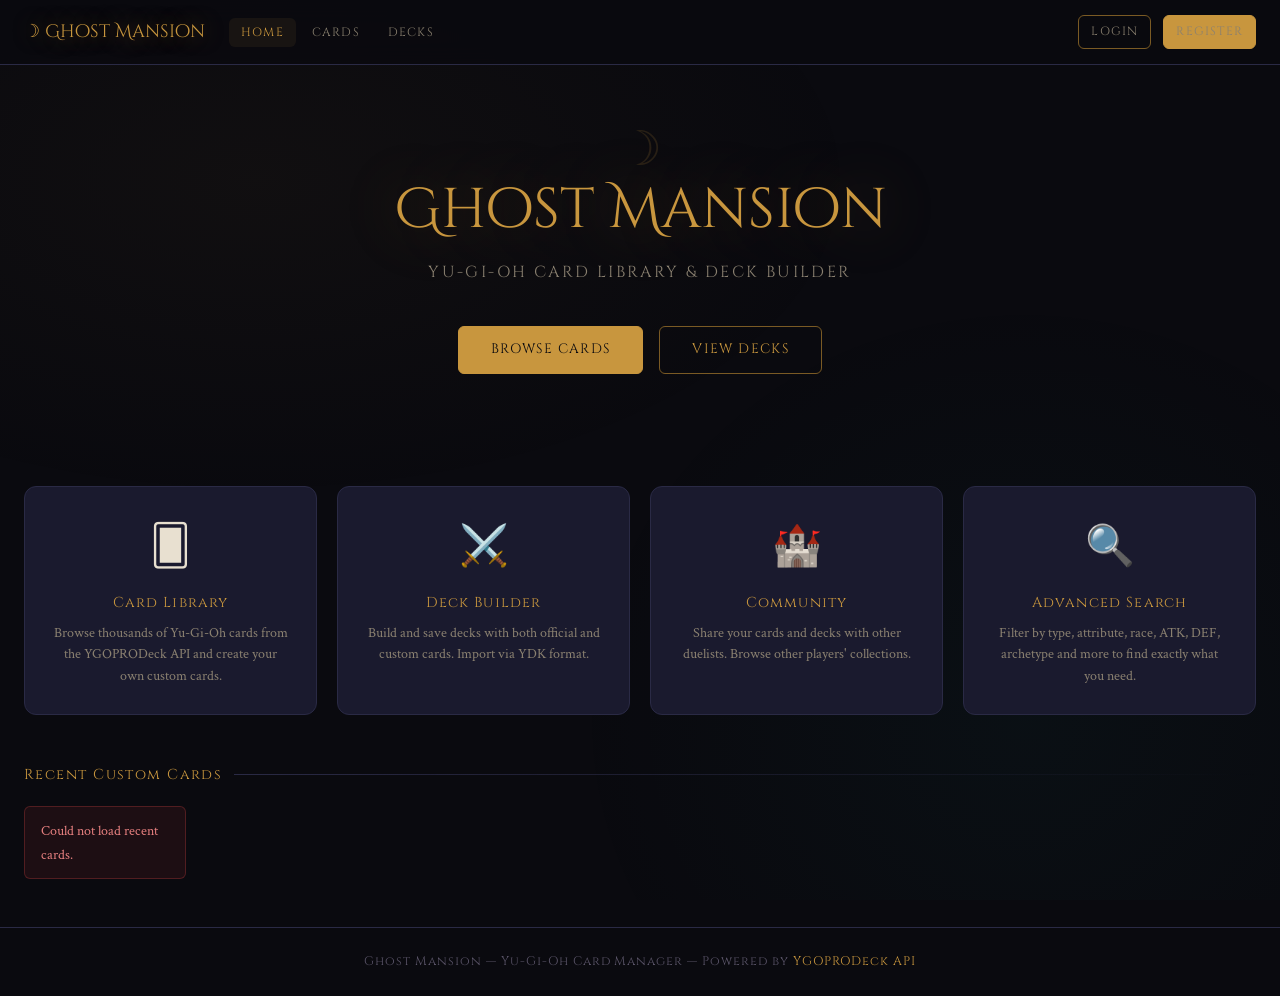
==== index.html @ 72b87ac9 "Initial commit" ====
<!DOCTYPE html>
<html lang="en">
<head>
  <meta charset="UTF-8">
  <meta name="viewport" content="width=device-width, initial-scale=1.0">
  <title>Ghost Mansion – Yu-Gi-Oh Card Manager</title>
  <link rel="stylesheet" href="css/main.css">
  <style>
    .hero {
      text-align: center;
      padding: 5rem 1rem 4rem;
      position: relative;
    }
    .hero::before {
      content: '☽';
      position: absolute;
      top: 1rem;
      left: 50%;
      transform: translateX(-50%);
      font-size: 3rem;
      color: var(--gold);
      opacity: 0.15;
      pointer-events: none;
    }
    .hero-title {
      font-family: 'Cinzel Decorative', serif;
      font-size: clamp(2rem, 6vw, 3.5rem);
      color: var(--gold);
      text-shadow: 0 0 60px rgba(200,150,62,0.4), 0 0 120px rgba(200,150,62,0.15);
      line-height: 1.2;
      margin-bottom: 1rem;
    }
    .hero-sub {
      font-family: 'Cinzel', serif;
      font-size: 1rem;
      color: var(--text-dim);
      letter-spacing: 0.15em;
      text-transform: uppercase;
      margin-bottom: 2.5rem;
    }
    .hero-actions { display: flex; gap: 1rem; justify-content: center; flex-wrap: wrap; }

    .features {
      display: grid;
      grid-template-columns: repeat(auto-fit, minmax(240px, 1fr));
      gap: 1.25rem;
      margin: 3rem 0;
    }
    .feature-card {
      background: var(--surface);
      border: 1px solid var(--border);
      border-radius: var(--radius-lg);
      padding: 1.75rem;
      text-align: center;
      transition: border-color 0.25s, transform 0.25s;
    }
    .feature-card:hover { border-color: var(--gold-dim); transform: translateY(-3px); }
    .feature-icon { font-size: 2.5rem; margin-bottom: 0.75rem; }
    .feature-title {
      font-family: 'Cinzel', serif;
      font-size: 0.9rem;
      color: var(--gold);
      letter-spacing: 0.08em;
      margin-bottom: 0.5rem;
    }
    .feature-desc { font-size: 0.9rem; color: var(--text-dim); line-height: 1.5; }

    .recent-section { margin-top: 3rem; }
    .card-mini-grid {
      display: grid;
      grid-template-columns: repeat(auto-fill, minmax(160px, 1fr));
      gap: 1rem;
    }
  </style>
</head>
<body>
<div class="page-wrapper">
  <div id="navbar"></div>

  <main>
    <section class="hero">
      <div class="hero-title">Ghost Mansion</div>
      <div class="hero-sub">Yu-Gi-Oh Card Library &amp; Deck Builder</div>
      <div class="hero-actions">
        <a href="cards.html" class="btn btn-primary btn-lg">Browse Cards</a>
        <a href="decks.html" class="btn btn-secondary btn-lg">View Decks</a>
      </div>
    </section>

    <div class="features">
      <div class="feature-card">
        <div class="feature-icon">🂠</div>
        <div class="feature-title">Card Library</div>
        <div class="feature-desc">Browse thousands of Yu-Gi-Oh cards from the YGOPRODeck API and create your own custom cards.</div>
      </div>
      <div class="feature-card">
        <div class="feature-icon">⚔️</div>
        <div class="feature-title">Deck Builder</div>
        <div class="feature-desc">Build and save decks with both official and custom cards. Import via YDK format.</div>
      </div>
      <div class="feature-card">
        <div class="feature-icon">🏰</div>
        <div class="feature-title">Community</div>
        <div class="feature-desc">Share your cards and decks with other duelists. Browse other players' collections.</div>
      </div>
      <div class="feature-card">
        <div class="feature-icon">🔍</div>
        <div class="feature-title">Advanced Search</div>
        <div class="feature-desc">Filter by type, attribute, race, ATK, DEF, archetype and more to find exactly what you need.</div>
      </div>
    </div>

    <div class="recent-section">
      <div class="section-header">
        <span class="section-title">Recent Custom Cards</span>
      </div>
      <div id="recentCards" class="card-mini-grid">
        <div class="loading-center"><div class="spinner"></div></div>
      </div>
    </div>
  </main>

  <div id="footer"></div>
</div>
<script src="js/app.js"></script>
<script>
  renderNavbar();
  renderFooter();

  async function loadRecent() {
    const el = document.getElementById('recentCards');
    try {
      const cards = await apiFetch('/cards');
      const recent = cards.slice(-8).reverse();
      if (!recent.length) {
        el.innerHTML = `<div class="empty-state" style="grid-column:1/-1"><div class="empty-icon">🂠</div><h3>No cards yet</h3><p>Be the first to create a custom card!</p></div>`;
        return;
      }
      el.innerHTML = recent.map(c => renderCardItem(c, `card-detail.html?id=${c.id}&type=local`)).join('');
    } catch(e) {
      el.innerHTML = `<div class="alert alert-error show">Could not load recent cards.</div>`;
    }
  }
  loadRecent();
</script>
</body>
</html>
---- css/main.css ----
@import url('https://fonts.googleapis.com/css2?family=Cinzel+Decorative:wght@400;700;900&family=Cinzel:wght@400;600;700&family=Crimson+Text:ital,wght@0,400;0,600;1,400&display=swap');

/* ─── CSS Variables ─────────────────────────────────────────────────── */
:root {
  --bg:        #0a0a0f;
  --bg2:       #0f0f18;
  --bg3:       #151520;
  --surface:   #1a1a2e;
  --surface2:  #212136;
  --border:    #2a2a45;
  --gold:      #c8963e;
  --gold-light:#e8b84b;
  --gold-dim:  #7a5a24;
  --teal:      #1fd4c8;
  --teal-dim:  #0d7a75;
  --red:       #c84040;
  --text:      #e8e0d0;
  --text-dim:  #8a8070;
  --text-muted:#5a5468;
  --radius:    6px;
  --radius-lg: 12px;
  --shadow:    0 8px 32px rgba(0,0,0,0.6);
  --shadow-gold: 0 0 20px rgba(200,150,62,0.2);
}

/* ─── Reset & Base ──────────────────────────────────────────────────── */
*, *::before, *::after { box-sizing: border-box; margin: 0; padding: 0; }

html { scroll-behavior: smooth; }

body {
  font-family: 'Crimson Text', Georgia, serif;
  background: var(--bg);
  color: var(--text);
  min-height: 100vh;
  line-height: 1.6;
  overflow-x: hidden;
}

body::before {
  content: '';
  position: fixed;
  inset: 0;
  background:
    radial-gradient(ellipse 80% 60% at 20% 20%, rgba(200,150,62,0.04) 0%, transparent 60%),
    radial-gradient(ellipse 60% 80% at 80% 80%, rgba(31,212,200,0.03) 0%, transparent 60%);
  pointer-events: none;
  z-index: 0;
}

/* ─── Typography ────────────────────────────────────────────────────── */
h1, h2, h3, h4 {
  font-family: 'Cinzel', serif;
  letter-spacing: 0.05em;
}

h1 { font-family: 'Cinzel Decorative', serif; }

a { color: var(--gold); text-decoration: none; transition: color 0.2s; }
a:hover { color: var(--gold-light); }

/* ─── Layout ────────────────────────────────────────────────────────── */
.page-wrapper {
  position: relative;
  z-index: 1;
  display: flex;
  flex-direction: column;
  min-height: 100vh;
}

main {
  flex: 1;
  padding: 2rem 1.5rem;
  max-width: 1280px;
  margin: 0 auto;
  width: 100%;
}

/* ─── Navbar ────────────────────────────────────────────────────────── */
.navbar {
  position: sticky;
  top: 0;
  z-index: 1000;
  background: rgba(10,10,15,0.92);
  backdrop-filter: blur(12px);
  border-bottom: 1px solid var(--border);
  padding: 0 1.5rem;
}

.nav-inner {
  max-width: 1280px;
  margin: 0 auto;
  display: flex;
  align-items: center;
  height: 64px;
  gap: 1.5rem;
}

.nav-brand {
  font-family: 'Cinzel Decorative', serif;
  font-size: 1.1rem;
  color: var(--gold);
  text-shadow: 0 0 20px rgba(200,150,62,0.5);
  white-space: nowrap;
  flex-shrink: 0;
}
.nav-brand:hover { color: var(--gold-light); }

.nav-links {
  display: flex;
  align-items: center;
  gap: 0.25rem;
  flex: 1;
  list-style: none;
}

.nav-links a {
  font-family: 'Cinzel', serif;
  font-size: 0.75rem;
  letter-spacing: 0.1em;
  color: var(--text-dim);
  padding: 0.4rem 0.75rem;
  border-radius: var(--radius);
  transition: all 0.2s;
  text-transform: uppercase;
}
.nav-links a:hover, .nav-links a.active {
  color: var(--gold);
  background: rgba(200,150,62,0.08);
}

.nav-right {
  display: flex;
  align-items: center;
  gap: 0.75rem;
  margin-left: auto;
}

.nav-user {
  font-family: 'Cinzel', serif;
  font-size: 0.75rem;
  color: var(--teal);
  letter-spacing: 0.08em;
}

.hamburger {
  display: none;
  flex-direction: column;
  gap: 5px;
  cursor: pointer;
  background: none;
  border: none;
  padding: 4px;
}
.hamburger span {
  display: block;
  width: 24px;
  height: 2px;
  background: var(--text);
  transition: all 0.3s;
}

/* ─── Buttons ───────────────────────────────────────────────────────── */
.btn {
  display: inline-flex;
  align-items: center;
  gap: 0.5rem;
  font-family: 'Cinzel', serif;
  font-size: 0.75rem;
  letter-spacing: 0.1em;
  text-transform: uppercase;
  padding: 0.55rem 1.2rem;
  border-radius: var(--radius);
  border: 1px solid transparent;
  cursor: pointer;
  transition: all 0.2s;
  white-space: nowrap;
}
.btn:disabled { opacity: 0.4; cursor: not-allowed; }

.btn-primary {
  background: var(--gold);
  color: #0a0a0f;
  border-color: var(--gold);
}
.btn-primary:hover:not(:disabled) {
  background: var(--gold-light);
  box-shadow: var(--shadow-gold);
  color: #0a0a0f;
}

.btn-secondary {
  background: transparent;
  color: var(--gold);
  border-color: var(--gold-dim);
}
.btn-secondary:hover:not(:disabled) {
  background: rgba(200,150,62,0.1);
  border-color: var(--gold);
}

.btn-ghost {
  background: transparent;
  color: var(--text-dim);
  border-color: var(--border);
}
.btn-ghost:hover:not(:disabled) {
  color: var(--text);
  border-color: var(--text-muted);
  background: rgba(255,255,255,0.04);
}

.btn-danger {
  background: transparent;
  color: var(--red);
  border-color: rgba(200,64,64,0.4);
}
.btn-danger:hover:not(:disabled) {
  background: rgba(200,64,64,0.1);
  border-color: var(--red);
}

.btn-teal {
  background: var(--teal);
  color: #0a0a0f;
  border-color: var(--teal);
}
.btn-teal:hover:not(:disabled) {
  background: #30f0e4;
  box-shadow: 0 0 20px rgba(31,212,200,0.3);
  color: #0a0a0f;
}

.btn-sm { padding: 0.3rem 0.75rem; font-size: 0.65rem; }
.btn-lg { padding: 0.75rem 2rem; font-size: 0.85rem; }

/* ─── Cards (UI panels) ─────────────────────────────────────────────── */
.panel {
  background: var(--surface);
  border: 1px solid var(--border);
  border-radius: var(--radius-lg);
  padding: 1.5rem;
}

.panel-header {
  border-bottom: 1px solid var(--border);
  padding-bottom: 1rem;
  margin-bottom: 1.5rem;
  display: flex;
  align-items: center;
  justify-content: space-between;
  gap: 1rem;
}

.panel-title {
  font-family: 'Cinzel', serif;
  font-size: 1rem;
  color: var(--gold);
  letter-spacing: 0.08em;
}

/* ─── Card Grid ─────────────────────────────────────────────────────── */
.card-grid {
  display: grid;
  grid-template-columns: repeat(auto-fill, minmax(200px, 1fr));
  gap: 1rem;
}

.card-item {
  background: var(--surface);
  border: 1px solid var(--border);
  border-radius: var(--radius-lg);
  overflow: hidden;
  transition: all 0.25s;
  cursor: pointer;
  text-decoration: none;
  color: inherit;
  display: flex;
  flex-direction: column;
}
.card-item:hover {
  border-color: var(--gold-dim);
  transform: translateY(-3px);
  box-shadow: var(--shadow), var(--shadow-gold);
  color: inherit;
}

.card-item-img {
  width: 100%;
  aspect-ratio: 421/614;
  object-fit: cover;
  background: var(--bg3);
}

.card-item-img-placeholder {
  width: 100%;
  aspect-ratio: 421/614;
  background: var(--bg3);
  display: flex;
  align-items: center;
  justify-content: center;
  font-size: 3rem;
  color: var(--text-muted);
}

.card-item-body {
  padding: 0.75rem;
  flex: 1;
  display: flex;
  flex-direction: column;
  gap: 0.25rem;
}

.card-item-name {
  font-family: 'Cinzel', serif;
  font-size: 0.8rem;
  color: var(--text);
  line-height: 1.3;
}

.card-item-type {
  font-size: 0.75rem;
  color: var(--gold-dim);
}

.card-item-stats {
  font-size: 0.75rem;
  color: var(--teal-dim);
  font-family: monospace;
  margin-top: auto;
}

.card-item-owner {
  font-size: 0.7rem;
  color: var(--text-muted);
  margin-top: 0.25rem;
  display: flex;
  align-items: center;
  gap: 0.35rem;
}
.card-item-owner img {
  width: 18px;
  height: 18px;
  border-radius: 50%;
  object-fit: cover;
}

/* ─── Forms ─────────────────────────────────────────────────────────── */
.form-group {
  display: flex;
  flex-direction: column;
  gap: 0.4rem;
  margin-bottom: 1rem;
}

.form-label {
  font-family: 'Cinzel', serif;
  font-size: 0.7rem;
  letter-spacing: 0.1em;
  text-transform: uppercase;
  color: var(--text-dim);
}

.form-input, .form-select, .form-textarea {
  background: var(--bg3);
  border: 1px solid var(--border);
  border-radius: var(--radius);
  color: var(--text);
  font-family: 'Crimson Text', serif;
  font-size: 1rem;
  padding: 0.6rem 0.85rem;
  transition: border-color 0.2s, box-shadow 0.2s;
  width: 100%;
  appearance: none;
  -webkit-appearance: none;
}
.form-input:focus, .form-select:focus, .form-textarea:focus {
  outline: none;
  border-color: var(--gold-dim);
  box-shadow: 0 0 0 3px rgba(200,150,62,0.1);
}
.form-input::placeholder, .form-textarea::placeholder { color: var(--text-muted); }
.form-input:disabled, .form-select:disabled, .form-textarea:disabled {
  opacity: 0.4;
  cursor: not-allowed;
}

.form-select {
  background-image: url("data:image/svg+xml,%3Csvg xmlns='http://www.w3.org/2000/svg' viewBox='0 0 12 8'%3E%3Cpath d='M1 1l5 5 5-5' stroke='%237a5a24' stroke-width='2' fill='none' stroke-linecap='round'/%3E%3C/svg%3E");
  background-repeat: no-repeat;
  background-position: right 0.75rem center;
  background-size: 12px;
  padding-right: 2.5rem;
  cursor: pointer;
}
.form-select option { background: var(--bg3); color: var(--text); }

.form-textarea { resize: vertical; min-height: 80px; line-height: 1.5; }

.form-error {
  font-size: 0.8rem;
  color: var(--red);
}

.form-row {
  display: grid;
  grid-template-columns: 1fr 1fr;
  gap: 1rem;
}

/* ─── Filter Bar ────────────────────────────────────────────────────── */
.filter-bar {
  background: var(--surface);
  border: 1px solid var(--border);
  border-radius: var(--radius-lg);
  padding: 1.25rem;
  margin-bottom: 1.5rem;
  display: flex;
  flex-wrap: wrap;
  gap: 0.75rem;
  align-items: flex-end;
}

.filter-bar .form-group { margin-bottom: 0; flex: 1; min-width: 120px; }
.filter-bar .form-group.wide { flex: 2; min-width: 200px; }
.filter-bar .btn { align-self: flex-end; }

/* ─── Badges ────────────────────────────────────────────────────────── */
.badge {
  display: inline-block;
  padding: 0.15rem 0.5rem;
  border-radius: 20px;
  font-size: 0.65rem;
  font-family: 'Cinzel', serif;
  letter-spacing: 0.08em;
  text-transform: uppercase;
}
.badge-gold  { background: rgba(200,150,62,0.15); color: var(--gold); border: 1px solid var(--gold-dim); }
.badge-teal  { background: rgba(31,212,200,0.1); color: var(--teal); border: 1px solid var(--teal-dim); }
.badge-dim   { background: rgba(255,255,255,0.05); color: var(--text-dim); border: 1px solid var(--border); }
.badge-admin { background: rgba(200,64,64,0.12); color: var(--red); border: 1px solid rgba(200,64,64,0.3); }

/* ─── Alerts ────────────────────────────────────────────────────────── */
.alert {
  padding: 0.75rem 1rem;
  border-radius: var(--radius);
  font-size: 0.9rem;
  border: 1px solid;
  margin-bottom: 1rem;
}
.alert-error   { background: rgba(200,64,64,0.1); border-color: rgba(200,64,64,0.3); color: #e88080; }
.alert-success { background: rgba(31,212,200,0.08); border-color: rgba(31,212,200,0.2); color: var(--teal); }
.alert-info    { background: rgba(200,150,62,0.08); border-color: rgba(200,150,62,0.2); color: var(--gold); }
.alert { display: none; }
.alert.show { display: block; }

/* ─── Loading ───────────────────────────────────────────────────────── */
.spinner {
  display: inline-block;
  width: 32px;
  height: 32px;
  border: 3px solid var(--border);
  border-top-color: var(--gold);
  border-radius: 50%;
  animation: spin 0.8s linear infinite;
}
@keyframes spin { to { transform: rotate(360deg); } }

.loading-center {
  display: flex;
  flex-direction: column;
  align-items: center;
  justify-content: center;
  gap: 1rem;
  padding: 4rem;
  color: var(--text-dim);
}

/* ─── Empty State ───────────────────────────────────────────────────── */
.empty-state {
  text-align: center;
  padding: 4rem 2rem;
  color: var(--text-muted);
}
.empty-state .empty-icon { font-size: 3rem; margin-bottom: 1rem; }
.empty-state h3 { font-family: 'Cinzel', serif; color: var(--text-dim); margin-bottom: 0.5rem; }
.empty-state p { font-size: 0.9rem; }

/* ─── Page Header ───────────────────────────────────────────────────── */
.page-header {
  margin-bottom: 2rem;
  display: flex;
  align-items: flex-start;
  justify-content: space-between;
  gap: 1rem;
  flex-wrap: wrap;
}

.page-title {
  font-family: 'Cinzel Decorative', serif;
  font-size: 1.5rem;
  color: var(--gold);
  text-shadow: 0 0 30px rgba(200,150,62,0.3);
}

.page-subtitle {
  color: var(--text-dim);
  font-size: 0.9rem;
  margin-top: 0.25rem;
}

/* ─── Divider ───────────────────────────────────────────────────────── */
.divider {
  border: none;
  border-top: 1px solid var(--border);
  margin: 1.5rem 0;
}

/* ─── Section Headers ───────────────────────────────────────────────── */
.section-header {
  display: flex;
  align-items: center;
  gap: 0.75rem;
  margin-bottom: 1.25rem;
}
.section-header::after {
  content: '';
  flex: 1;
  height: 1px;
  background: linear-gradient(90deg, var(--border), transparent);
}
.section-title {
  font-family: 'Cinzel', serif;
  font-size: 0.9rem;
  color: var(--gold);
  letter-spacing: 0.1em;
  white-space: nowrap;
}

/* ─── Modal ─────────────────────────────────────────────────────────── */
.modal-backdrop {
  position: fixed;
  inset: 0;
  background: rgba(0,0,0,0.75);
  backdrop-filter: blur(4px);
  z-index: 2000;
  display: none;
  align-items: center;
  justify-content: center;
  padding: 1rem;
}
.modal-backdrop.open { display: flex; }

.modal {
  background: var(--surface);
  border: 1px solid var(--border);
  border-radius: var(--radius-lg);
  padding: 2rem;
  max-width: 480px;
  width: 100%;
  position: relative;
  box-shadow: var(--shadow);
  animation: modalIn 0.25s ease;
}
@keyframes modalIn {
  from { opacity: 0; transform: scale(0.95) translateY(-10px); }
  to   { opacity: 1; transform: none; }
}

.modal-close {
  position: absolute;
  top: 1rem;
  right: 1rem;
  background: none;
  border: none;
  color: var(--text-muted);
  font-size: 1.2rem;
  cursor: pointer;
  line-height: 1;
  padding: 4px;
  transition: color 0.2s;
}
.modal-close:hover { color: var(--text); }

.modal-title {
  font-family: 'Cinzel', serif;
  font-size: 1.1rem;
  color: var(--gold);
  margin-bottom: 1.25rem;
}

/* ─── Pagination / Load more ────────────────────────────────────────── */
.load-more-bar {
  text-align: center;
  margin-top: 2rem;
  display: flex;
  justify-content: center;
  gap: 0.75rem;
}

/* ─── Sort bar ──────────────────────────────────────────────────────── */
.sort-bar {
  display: flex;
  gap: 0.75rem;
  align-items: center;
  margin-bottom: 1rem;
  flex-wrap: wrap;
}
.sort-bar label {
  font-family: 'Cinzel', serif;
  font-size: 0.7rem;
  color: var(--text-dim);
  text-transform: uppercase;
  letter-spacing: 0.1em;
}
.sort-bar .form-select { width: auto; min-width: 120px; }

/* ─── Profile ───────────────────────────────────────────────────────── */
.profile-hero {
  display: flex;
  gap: 2rem;
  align-items: flex-start;
  margin-bottom: 2rem;
  flex-wrap: wrap;
}
.profile-avatar {
  width: 96px;
  height: 96px;
  border-radius: 50%;
  object-fit: cover;
  border: 2px solid var(--gold-dim);
  flex-shrink: 0;
}
.profile-avatar-placeholder {
  width: 96px;
  height: 96px;
  border-radius: 50%;
  border: 2px solid var(--border);
  background: var(--bg3);
  display: flex;
  align-items: center;
  justify-content: center;
  font-size: 2.5rem;
  color: var(--text-muted);
  flex-shrink: 0;
}
.profile-info { flex: 1; }
.profile-name {
  font-family: 'Cinzel Decorative', serif;
  font-size: 1.5rem;
  color: var(--gold);
  margin-bottom: 0.5rem;
}
.profile-desc { color: var(--text-dim); font-size: 0.95rem; }

/* ─── Deck List ─────────────────────────────────────────────────────── */
.deck-list {
  display: grid;
  grid-template-columns: repeat(auto-fill, minmax(260px, 1fr));
  gap: 1rem;
}

.deck-card {
  background: var(--surface);
  border: 1px solid var(--border);
  border-radius: var(--radius-lg);
  padding: 1.25rem;
  transition: all 0.2s;
  text-decoration: none;
  color: inherit;
  display: block;
  position: relative;
}
.deck-card:hover {
  border-color: var(--gold-dim);
  transform: translateY(-2px);
  box-shadow: var(--shadow);
  color: inherit;
}
.deck-card-name {
  font-family: 'Cinzel', serif;
  font-size: 0.95rem;
  color: var(--text);
  margin-bottom: 0.35rem;
}
.deck-card-meta {
  font-size: 0.8rem;
  color: var(--text-dim);
  display: flex;
  align-items: center;
  gap: 0.5rem;
}
.deck-card-meta img {
  width: 20px;
  height: 20px;
  border-radius: 50%;
  object-fit: cover;
}
.deck-card-actions {
  display: flex;
  gap: 0.5rem;
  margin-top: 0.75rem;
}

/* ─── Deck Editor ───────────────────────────────────────────────────── */
.deck-editor {
  display: grid;
  grid-template-columns: 1fr 360px;
  gap: 1.5rem;
  align-items: start;
}

.deck-canvas {
  background: var(--surface);
  border: 1px solid var(--border);
  border-radius: var(--radius-lg);
  padding: 1.25rem;
  min-height: 400px;
}

.deck-card-grid {
  display: grid;
  grid-template-columns: repeat(auto-fill, minmax(80px, 1fr));
  gap: 0.5rem;
  min-height: 200px;
}

.deck-slot {
  position: relative;
  border-radius: var(--radius);
  overflow: hidden;
}
.deck-slot img {
  width: 100%;
  aspect-ratio: 421/614;
  object-fit: cover;
  display: block;
  border-radius: var(--radius);
  transition: opacity 0.2s;
}
.deck-slot:hover img { opacity: 0.7; }

.deck-slot-controls {
  position: absolute;
  inset: 0;
  display: flex;
  align-items: center;
  justify-content: center;
  gap: 0.25rem;
  opacity: 0;
  transition: opacity 0.2s;
  background: rgba(0,0,0,0.5);
}
.deck-slot:hover .deck-slot-controls { opacity: 1; }

.deck-slot-controls button {
  background: rgba(0,0,0,0.8);
  border: 1px solid var(--gold-dim);
  color: var(--gold);
  width: 24px;
  height: 24px;
  border-radius: 50%;
  font-size: 0.9rem;
  cursor: pointer;
  display: flex;
  align-items: center;
  justify-content: center;
  transition: all 0.15s;
}
.deck-slot-controls button:hover { background: var(--gold); color: #000; }

.deck-slot-count {
  position: absolute;
  bottom: 3px;
  right: 3px;
  background: rgba(0,0,0,0.85);
  border: 1px solid var(--gold-dim);
  color: var(--gold);
  font-family: 'Cinzel', serif;
  font-size: 0.6rem;
  padding: 1px 5px;
  border-radius: 3px;
  pointer-events: none;
}

.deck-sidebar {
  background: var(--surface);
  border: 1px solid var(--border);
  border-radius: var(--radius-lg);
  padding: 1.25rem;
  position: sticky;
  top: 80px;
}

.search-results-list {
  max-height: 400px;
  overflow-y: auto;
  display: flex;
  flex-direction: column;
  gap: 0.5rem;
  margin-top: 0.75rem;
}
.search-result-item {
  display: flex;
  gap: 0.75rem;
  align-items: center;
  padding: 0.5rem;
  border-radius: var(--radius);
  border: 1px solid var(--border);
  background: var(--bg3);
  transition: border-color 0.2s;
}
.search-result-item:hover { border-color: var(--gold-dim); }
.search-result-item img {
  width: 48px;
  aspect-ratio: 421/614;
  object-fit: cover;
  border-radius: 3px;
  flex-shrink: 0;
}
.search-result-info { flex: 1; min-width: 0; }
.search-result-name {
  font-family: 'Cinzel', serif;
  font-size: 0.72rem;
  color: var(--text);
  white-space: nowrap;
  overflow: hidden;
  text-overflow: ellipsis;
}
.search-result-type { font-size: 0.68rem; color: var(--gold-dim); }

/* ─── Card Detail ───────────────────────────────────────────────────── */
.card-detail {
  display: grid;
  grid-template-columns: 280px 1fr;
  gap: 2rem;
  align-items: start;
}
.card-detail-img {
  width: 100%;
  border-radius: var(--radius-lg);
  box-shadow: var(--shadow), var(--shadow-gold);
  border: 1px solid var(--gold-dim);
}
.card-detail-title {
  font-family: 'Cinzel', serif;
  font-size: 1.4rem;
  color: var(--gold);
  margin-bottom: 0.75rem;
}
.card-detail-meta {
  display: flex;
  flex-wrap: wrap;
  gap: 0.5rem;
  margin-bottom: 1rem;
}
.card-detail-stat {
  font-size: 0.85rem;
  color: var(--text-dim);
  background: var(--bg3);
  border: 1px solid var(--border);
  border-radius: var(--radius);
  padding: 0.25rem 0.75rem;
  font-family: monospace;
}
.card-detail-stat strong { color: var(--teal); }
.card-detail-effect {
  font-size: 0.95rem;
  color: var(--text);
  line-height: 1.7;
  background: var(--bg3);
  border: 1px solid var(--border);
  border-radius: var(--radius);
  padding: 1rem;
  margin: 1rem 0;
  font-style: italic;
}

/* ─── Auth ──────────────────────────────────────────────────────────── */
.auth-wrap {
  min-height: 100vh;
  display: flex;
  align-items: center;
  justify-content: center;
  padding: 2rem;
}
.auth-box {
  background: var(--surface);
  border: 1px solid var(--border);
  border-radius: var(--radius-lg);
  padding: 2.5rem;
  width: 100%;
  max-width: 400px;
  box-shadow: var(--shadow);
}
.auth-logo {
  font-family: 'Cinzel Decorative', serif;
  font-size: 1.4rem;
  color: var(--gold);
  text-align: center;
  margin-bottom: 0.5rem;
  text-shadow: 0 0 30px rgba(200,150,62,0.5);
}
.auth-subtitle {
  text-align: center;
  color: var(--text-muted);
  font-size: 0.85rem;
  margin-bottom: 2rem;
}
.auth-switch {
  text-align: center;
  margin-top: 1.5rem;
  font-size: 0.85rem;
  color: var(--text-dim);
}

/* ─── Footer ────────────────────────────────────────────────────────── */
footer {
  border-top: 1px solid var(--border);
  padding: 1.5rem;
  text-align: center;
  font-size: 0.78rem;
  color: var(--text-muted);
  font-family: 'Cinzel', serif;
  letter-spacing: 0.08em;
}

/* ─── Tab bar ───────────────────────────────────────────────────────── */
.tabs {
  display: flex;
  border-bottom: 1px solid var(--border);
  margin-bottom: 1.5rem;
  gap: 0;
}
.tab-btn {
  font-family: 'Cinzel', serif;
  font-size: 0.75rem;
  letter-spacing: 0.1em;
  text-transform: uppercase;
  padding: 0.65rem 1.25rem;
  background: none;
  border: none;
  border-bottom: 2px solid transparent;
  color: var(--text-dim);
  cursor: pointer;
  transition: all 0.2s;
}
.tab-btn:hover { color: var(--text); }
.tab-btn.active { color: var(--gold); border-bottom-color: var(--gold); }

.tab-panel { display: none; }
.tab-panel.active { display: block; }

/* ─── Scrollbar ─────────────────────────────────────────────────────── */
::-webkit-scrollbar { width: 6px; height: 6px; }
::-webkit-scrollbar-track { background: var(--bg); }
::-webkit-scrollbar-thumb { background: var(--border); border-radius: 3px; }
::-webkit-scrollbar-thumb:hover { background: var(--text-muted); }

/* ─── Utility ───────────────────────────────────────────────────────── */
.hidden { display: none !important; }
.text-gold { color: var(--gold); }
.text-teal { color: var(--teal); }
.text-dim  { color: var(--text-dim); }
.text-muted { color: var(--text-muted); }
.mt-1 { margin-top: 0.5rem; }
.mt-2 { margin-top: 1rem; }
.mt-3 { margin-top: 1.5rem; }
.mb-1 { margin-bottom: 0.5rem; }
.mb-2 { margin-bottom: 1rem; }
.flex { display: flex; }
.flex-col { flex-direction: column; }
.items-center { align-items: center; }
.justify-between { justify-content: space-between; }
.gap-1 { gap: 0.5rem; }
.gap-2 { gap: 1rem; }
.w-full { width: 100%; }

/* ─── Responsive ────────────────────────────────────────────────────── */
@media (max-width: 900px) {
  .deck-editor { grid-template-columns: 1fr; }
  .deck-sidebar { position: static; }
  .card-detail { grid-template-columns: 200px 1fr; gap: 1.25rem; }
}

@media (max-width: 640px) {
  .nav-links { display: none; flex-direction: column; position: fixed; top: 64px; left: 0; right: 0; background: var(--bg); border-bottom: 1px solid var(--border); padding: 1rem; gap: 0.25rem; z-index: 999; }
  .nav-links.open { display: flex; }
  .nav-links li a { display: block; padding: 0.6rem 1rem; }
  .hamburger { display: flex; }
  .form-row { grid-template-columns: 1fr; }
  .card-detail { grid-template-columns: 1fr; }
  .card-detail-img { max-width: 240px; margin: 0 auto; display: block; }
  .page-title { font-size: 1.1rem; }
  .filter-bar .form-group { min-width: 100%; }
  main { padding: 1rem; }
  .panel { padding: 1rem; }
  .auth-box { padding: 1.5rem; }
  .deck-card-grid { grid-template-columns: repeat(auto-fill, minmax(64px, 1fr)); }
  .profile-hero { flex-direction: column; align-items: center; text-align: center; }
}
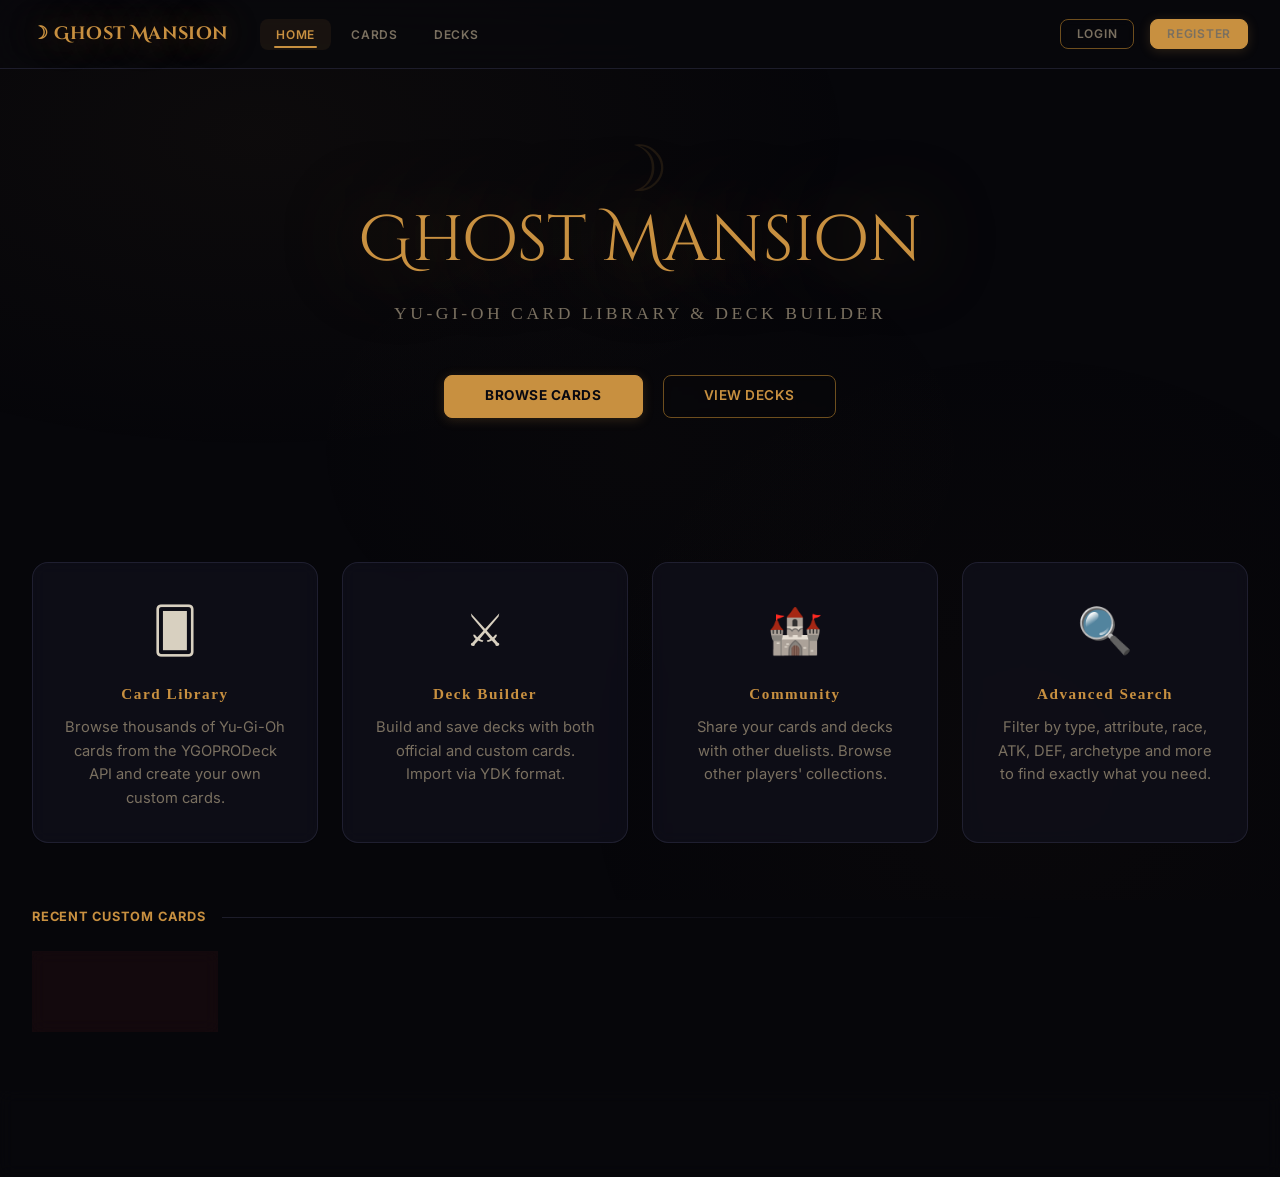
==== commit 1514a1ea: "CSS - extra deck separation" ====
--- a/index.html
+++ b/index.html
@@ -5,73 +5,6 @@
   <meta name="viewport" content="width=device-width, initial-scale=1.0">
   <title>Ghost Mansion – Yu-Gi-Oh Card Manager</title>
   <link rel="stylesheet" href="css/main.css">
-  <style>
-    .hero {
-      text-align: center;
-      padding: 5rem 1rem 4rem;
-      position: relative;
-    }
-    .hero::before {
-      content: '☽';
-      position: absolute;
-      top: 1rem;
-      left: 50%;
-      transform: translateX(-50%);
-      font-size: 3rem;
-      color: var(--gold);
-      opacity: 0.15;
-      pointer-events: none;
-    }
-    .hero-title {
-      font-family: 'Cinzel Decorative', serif;
-      font-size: clamp(2rem, 6vw, 3.5rem);
-      color: var(--gold);
-      text-shadow: 0 0 60px rgba(200,150,62,0.4), 0 0 120px rgba(200,150,62,0.15);
-      line-height: 1.2;
-      margin-bottom: 1rem;
-    }
-    .hero-sub {
-      font-family: 'Cinzel', serif;
-      font-size: 1rem;
-      color: var(--text-dim);
-      letter-spacing: 0.15em;
-      text-transform: uppercase;
-      margin-bottom: 2.5rem;
-    }
-    .hero-actions { display: flex; gap: 1rem; justify-content: center; flex-wrap: wrap; }
-
-    .features {
-      display: grid;
-      grid-template-columns: repeat(auto-fit, minmax(240px, 1fr));
-      gap: 1.25rem;
-      margin: 3rem 0;
-    }
-    .feature-card {
-      background: var(--surface);
-      border: 1px solid var(--border);
-      border-radius: var(--radius-lg);
-      padding: 1.75rem;
-      text-align: center;
-      transition: border-color 0.25s, transform 0.25s;
-    }
-    .feature-card:hover { border-color: var(--gold-dim); transform: translateY(-3px); }
-    .feature-icon { font-size: 2.5rem; margin-bottom: 0.75rem; }
-    .feature-title {
-      font-family: 'Cinzel', serif;
-      font-size: 0.9rem;
-      color: var(--gold);
-      letter-spacing: 0.08em;
-      margin-bottom: 0.5rem;
-    }
-    .feature-desc { font-size: 0.9rem; color: var(--text-dim); line-height: 1.5; }
-
-    .recent-section { margin-top: 3rem; }
-    .card-mini-grid {
-      display: grid;
-      grid-template-columns: repeat(auto-fill, minmax(160px, 1fr));
-      gap: 1rem;
-    }
-  </style>
 </head>
 <body>
 <div class="page-wrapper">
@@ -144,4 +77,4 @@
   loadRecent();
 </script>
 </body>
-</html>
+</html>
--- a/css/main.css
+++ b/css/main.css
@@ -1,40 +1,68 @@
-@import url('https://fonts.googleapis.com/css2?family=Cinzel+Decorative:wght@400;700;900&family=Cinzel:wght@400;600;700&family=Crimson+Text:ital,wght@0,400;0,600;1,400&display=swap');
-
-/* ─── CSS Variables ─────────────────────────────────────────────────── */
+@import url('https://fonts.googleapis.com/css2?family=Cinzel+Decorative:wght@400;700;900&family=Inter:wght@300;400;500;600;700;800&display=swap');
+
+/* ═══════════════════════════════════════════════════════════════════════════
+   GHOST MANSION — Modernized Design System (2026)
+   Preserving: Dark gold theme, Ghost Mansion logo style (Cinzel Decorative)
+   Adding: Glassmorphism, micro-interactions, enhanced animations, ambient glow
+   ═══════════════════════════════════════════════════════════════════════════ */
+
 :root {
-  --bg:        #0a0a0f;
-  --bg2:       #0f0f18;
-  --bg3:       #151520;
-  --surface:   #1a1a2e;
-  --surface2:  #212136;
-  --border:    #2a2a45;
-  --gold:      #c8963e;
-  --gold-light:#e8b84b;
-  --gold-dim:  #7a5a24;
-  --teal:      #1fd4c8;
-  --teal-dim:  #0d7a75;
-  --red:       #c84040;
-  --text:      #e8e0d0;
-  --text-dim:  #8a8070;
-  --text-muted:#5a5468;
-  --radius:    6px;
-  --radius-lg: 12px;
-  --shadow:    0 8px 32px rgba(0,0,0,0.6);
-  --shadow-gold: 0 0 20px rgba(200,150,62,0.2);
-}
-
-/* ─── Reset & Base ──────────────────────────────────────────────────── */
+  --bg:          #06060a;
+  --bg2:         #0a0a12;
+  --bg3:         #0e0e18;
+  --surface:     rgba(18, 18, 30, 0.85);
+  --surface2:    rgba(24, 24, 38, 0.9);
+  --surface-glass: rgba(18, 18, 30, 0.65);
+  --border:      rgba(45, 45, 65, 0.6);
+  --border-glow: rgba(200, 144, 64, 0.15);
+  --border-soft: rgba(30, 30, 48, 0.5);
+
+  --gold:        #c89040;
+  --gold-light:  #e0aa55;
+  --gold-bright: #f0c060;
+  --gold-dim:    #6e4e1e;
+  --gold-subtle: rgba(200, 144, 64, 0.08);
+  --gold-glow:   rgba(200, 144, 64, 0.25);
+
+  --amber:       #b87030;
+  --bronze:      #8a5a28;
+  --red:         #b03838;
+  --red-soft:    rgba(176, 56, 56, 0.12);
+  --red-glow:    rgba(176, 56, 56, 0.2);
+
+  --text:        #d8d0c0;
+  --text-strong: #f0e8d8;
+  --text-dim:    #7a7060;
+  --text-muted:  #4a4438;
+
+  --radius:      8px;
+  --radius-lg:   16px;
+  --radius-xl:   24px;
+  --shadow:      0 8px 32px rgba(0, 0, 0, 0.5);
+  --shadow-gold: 0 0 40px rgba(200, 144, 64, 0.12);
+  --shadow-gold-strong: 0 0 60px rgba(200, 144, 64, 0.2);
+  --shadow-lift: 0 12px 48px rgba(0, 0, 0, 0.6);
+
+  --transition-fast:   0.15s cubic-bezier(0.4, 0, 0.2, 1);
+  --transition-base:  0.3s cubic-bezier(0.4, 0, 0.2, 1);
+  --transition-slow:  0.5s cubic-bezier(0.4, 0, 0.2, 1);
+  --transition-bounce: 0.4s cubic-bezier(0.34, 1.56, 0.64, 1);
+}
+
 *, *::before, *::after { box-sizing: border-box; margin: 0; padding: 0; }
-
 html { scroll-behavior: smooth; }
 
 body {
-  font-family: 'Crimson Text', Georgia, serif;
+  font-family: 'Inter', system-ui, -apple-system, sans-serif;
+  font-size: 1rem;
+  font-weight: 400;
   background: var(--bg);
   color: var(--text);
   min-height: 100vh;
   line-height: 1.6;
   overflow-x: hidden;
+  -webkit-font-smoothing: antialiased;
+  -moz-osx-font-smoothing: grayscale;
 }
 
 body::before {
@@ -42,960 +70,545 @@
   position: fixed;
   inset: 0;
   background:
-    radial-gradient(ellipse 80% 60% at 20% 20%, rgba(200,150,62,0.04) 0%, transparent 60%),
-    radial-gradient(ellipse 60% 80% at 80% 80%, rgba(31,212,200,0.03) 0%, transparent 60%);
+    radial-gradient(ellipse 80% 60% at 20% 15%, rgba(200, 144, 64, 0.04) 0%, transparent 60%),
+    radial-gradient(ellipse 60% 80% at 80% 85%, rgba(138, 90, 40, 0.03) 0%, transparent 60%),
+    radial-gradient(ellipse 40% 40% at 50% 50%, rgba(200, 144, 64, 0.015) 0%, transparent 70%);
   pointer-events: none;
   z-index: 0;
-}
-
-/* ─── Typography ────────────────────────────────────────────────────── */
+  animation: ambientPulse 12s ease-in-out infinite;
+}
+@keyframes ambientPulse { 0%, 100% { opacity: 1; } 50% { opacity: 0.7; } }
+
 h1, h2, h3, h4 {
-  font-family: 'Cinzel', serif;
-  letter-spacing: 0.05em;
-}
-
-h1 { font-family: 'Cinzel Decorative', serif; }
-
-a { color: var(--gold); text-decoration: none; transition: color 0.2s; }
-a:hover { color: var(--gold-light); }
-
-/* ─── Layout ────────────────────────────────────────────────────────── */
-.page-wrapper {
-  position: relative;
-  z-index: 1;
-  display: flex;
-  flex-direction: column;
-  min-height: 100vh;
-}
-
-main {
-  flex: 1;
-  padding: 2rem 1.5rem;
-  max-width: 1280px;
-  margin: 0 auto;
-  width: 100%;
-}
-
-/* ─── Navbar ────────────────────────────────────────────────────────── */
+  font-family: 'Inter', system-ui, sans-serif;
+  font-weight: 700;
+  letter-spacing: -0.02em;
+  color: var(--text-strong);
+  line-height: 1.2;
+}
+
+/* Cinzel Decorative ONLY for the brand logo — PRESERVED */
+.nav-brand, .auth-logo, .page-title, .profile-name {
+  font-family: 'Cinzel Decorative', serif;
+}
+
+a { color: var(--gold); text-decoration: none; transition: color var(--transition-fast), filter var(--transition-fast); }
+a:hover { color: var(--gold-light); filter: brightness(1.2); }
+p { color: var(--text); }
+
+.page-wrapper { position: relative; z-index: 1; display: flex; flex-direction: column; min-height: 100vh; }
+main { flex: 1; padding: 2.5rem 2rem; max-width: 1320px; margin: 0 auto; width: 100%; }
+
+/* ─── Navbar — Glassmorphic ─────────────────────────────────────────── */
 .navbar {
-  position: sticky;
-  top: 0;
-  z-index: 1000;
-  background: rgba(10,10,15,0.92);
-  backdrop-filter: blur(12px);
+  position: sticky; top: 0; z-index: 1000;
+  background: rgba(8, 8, 13, 0.75);
+  backdrop-filter: blur(20px) saturate(1.2);
+  -webkit-backdrop-filter: blur(20px) saturate(1.2);
   border-bottom: 1px solid var(--border);
-  padding: 0 1.5rem;
-}
-
-.nav-inner {
-  max-width: 1280px;
-  margin: 0 auto;
-  display: flex;
-  align-items: center;
-  height: 64px;
-  gap: 1.5rem;
-}
+  padding: 0 2rem;
+  transition: background var(--transition-base), box-shadow var(--transition-base);
+}
+.navbar.scrolled { background: rgba(8, 8, 13, 0.92); box-shadow: 0 4px 30px rgba(0, 0, 0, 0.4); }
+
+.nav-inner { max-width: 1320px; margin: 0 auto; display: flex; align-items: center; height: 68px; gap: 2rem; }
 
 .nav-brand {
-  font-family: 'Cinzel Decorative', serif;
-  font-size: 1.1rem;
-  color: var(--gold);
-  text-shadow: 0 0 20px rgba(200,150,62,0.5);
-  white-space: nowrap;
-  flex-shrink: 0;
-}
-.nav-brand:hover { color: var(--gold-light); }
-
-.nav-links {
-  display: flex;
-  align-items: center;
-  gap: 0.25rem;
-  flex: 1;
-  list-style: none;
-}
-
+  font-size: 1.1rem; font-weight: 700; color: var(--gold);
+  text-shadow: 0 0 30px rgba(200, 144, 64, 0.5), 0 0 60px rgba(200, 144, 64, 0.2);
+  white-space: nowrap; flex-shrink: 0; letter-spacing: 0.02em;
+  transition: text-shadow var(--transition-base), transform var(--transition-fast);
+}
+.nav-brand:hover { color: var(--gold-light); text-shadow: 0 0 40px rgba(200, 144, 64, 0.7), 0 0 80px rgba(200, 144, 64, 0.3); transform: scale(1.02); }
+
+.nav-links { display: flex; align-items: center; gap: 0.25rem; flex: 1; list-style: none; }
 .nav-links a {
-  font-family: 'Cinzel', serif;
-  font-size: 0.75rem;
-  letter-spacing: 0.1em;
-  color: var(--text-dim);
-  padding: 0.4rem 0.75rem;
-  border-radius: var(--radius);
-  transition: all 0.2s;
-  text-transform: uppercase;
-}
-.nav-links a:hover, .nav-links a.active {
-  color: var(--gold);
-  background: rgba(200,150,62,0.08);
-}
-
-.nav-right {
-  display: flex;
-  align-items: center;
-  gap: 0.75rem;
-  margin-left: auto;
-}
-
+  font-family: 'Inter', system-ui, sans-serif; font-size: 0.75rem; font-weight: 600;
+  letter-spacing: 0.06em; color: var(--text-dim); padding: 0.5rem 1rem;
+  border-radius: var(--radius); transition: all var(--transition-fast);
+  text-transform: uppercase; position: relative;
+}
+.nav-links a::after {
+  content: ''; position: absolute; bottom: 2px; left: 50%; width: 0; height: 2px;
+  background: var(--gold); border-radius: 2px;
+  transition: width var(--transition-base), left var(--transition-base);
+}
+.nav-links a:hover, .nav-links a.active { color: var(--gold); background: var(--gold-subtle); }
+.nav-links a:hover::after, .nav-links a.active::after { width: 60%; left: 20%; }
+
+.nav-right { display: flex; align-items: center; gap: 1rem; margin-left: auto; }
 .nav-user {
-  font-family: 'Cinzel', serif;
-  font-size: 0.75rem;
-  color: var(--teal);
-  letter-spacing: 0.08em;
+  font-family: 'Inter', system-ui, sans-serif; font-size: 0.78rem; font-weight: 600;
+  color: var(--gold); letter-spacing: 0.02em; padding: 0.4rem 0.8rem;
+  background: var(--gold-subtle); border-radius: var(--radius); border: 1px solid var(--gold-dim);
 }
 
 .hamburger {
-  display: none;
-  flex-direction: column;
-  gap: 5px;
-  cursor: pointer;
-  background: none;
-  border: none;
-  padding: 4px;
-}
-.hamburger span {
-  display: block;
-  width: 24px;
-  height: 2px;
-  background: var(--text);
-  transition: all 0.3s;
-}
-
-/* ─── Buttons ───────────────────────────────────────────────────────── */
+  display: none; flex-direction: column; gap: 5px; cursor: pointer;
+  background: none; border: none; padding: 6px; border-radius: var(--radius);
+  transition: background var(--transition-fast);
+}
+.hamburger:hover { background: var(--gold-subtle); }
+.hamburger span { display: block; width: 24px; height: 2px; background: var(--text-dim); border-radius: 2px; transition: all 0.3s cubic-bezier(0.4, 0, 0.2, 1); }
+.hamburger.active span:nth-child(1) { transform: rotate(45deg) translate(5px, 5px); }
+.hamburger.active span:nth-child(2) { opacity: 0; }
+.hamburger.active span:nth-child(3) { transform: rotate(-45deg) translate(5px, -5px); }
+
+/* ─── Buttons — Modernized with shimmer and lift ────────────────────── */
 .btn {
-  display: inline-flex;
-  align-items: center;
-  gap: 0.5rem;
-  font-family: 'Cinzel', serif;
-  font-size: 0.75rem;
-  letter-spacing: 0.1em;
-  text-transform: uppercase;
-  padding: 0.55rem 1.2rem;
-  border-radius: var(--radius);
-  border: 1px solid transparent;
-  cursor: pointer;
-  transition: all 0.2s;
-  white-space: nowrap;
-}
-.btn:disabled { opacity: 0.4; cursor: not-allowed; }
+  display: inline-flex; align-items: center; justify-content: center; gap: 0.5rem;
+  font-family: 'Inter', system-ui, sans-serif; font-size: 0.78rem; font-weight: 600;
+  letter-spacing: 0.04em; text-transform: uppercase; padding: 0.6rem 1.4rem;
+  border-radius: var(--radius); border: 1px solid transparent; cursor: pointer;
+  transition: all var(--transition-base); white-space: nowrap; line-height: 1;
+  position: relative; overflow: hidden;
+}
+.btn::before {
+  content: ''; position: absolute; inset: 0;
+  background: linear-gradient(135deg, transparent 40%, rgba(255,255,255,0.08) 50%, transparent 60%);
+  transform: translateX(-100%); transition: transform 0.5s ease;
+}
+.btn:hover::before { transform: translateX(100%); }
+.btn:disabled { opacity: 0.4; cursor: not-allowed; transform: none !important; }
 
 .btn-primary {
-  background: var(--gold);
-  color: #0a0a0f;
-  border-color: var(--gold);
+  background: var(--gold); color: #080810; border-color: var(--gold); font-weight: 700;
+  box-shadow: 0 2px 12px rgba(200, 144, 64, 0.2);
 }
 .btn-primary:hover:not(:disabled) {
-  background: var(--gold-light);
-  box-shadow: var(--shadow-gold);
-  color: #0a0a0f;
-}
+  background: var(--gold-bright); border-color: var(--gold-bright);
+  box-shadow: var(--shadow-gold-strong), 0 4px 20px rgba(200, 144, 64, 0.3);
+  transform: translateY(-2px); color: #080810;
+}
+.btn-primary:active:not(:disabled) { transform: translateY(0); box-shadow: 0 1px 6px rgba(200, 144, 64, 0.2); }
 
 .btn-secondary {
-  background: transparent;
-  color: var(--gold);
-  border-color: var(--gold-dim);
+  background: transparent; color: var(--gold); border-color: var(--gold-dim); backdrop-filter: blur(4px);
 }
 .btn-secondary:hover:not(:disabled) {
-  background: rgba(200,150,62,0.1);
-  border-color: var(--gold);
+  background: var(--gold-subtle); border-color: var(--gold); color: var(--gold-light);
+  box-shadow: 0 0 20px rgba(200, 144, 64, 0.1); transform: translateY(-1px);
 }
 
 .btn-ghost {
-  background: transparent;
-  color: var(--text-dim);
-  border-color: var(--border);
+  background: transparent; color: var(--text-dim); border-color: var(--border); backdrop-filter: blur(4px);
 }
 .btn-ghost:hover:not(:disabled) {
-  color: var(--text);
-  border-color: var(--text-muted);
-  background: rgba(255,255,255,0.04);
+  color: var(--text); border-color: var(--text-muted); background: rgba(255, 255, 255, 0.04); transform: translateY(-1px);
 }
 
 .btn-danger {
-  background: transparent;
-  color: var(--red);
-  border-color: rgba(200,64,64,0.4);
+  background: transparent; color: var(--red); border-color: rgba(176, 56, 56, 0.3); backdrop-filter: blur(4px);
 }
 .btn-danger:hover:not(:disabled) {
-  background: rgba(200,64,64,0.1);
-  border-color: var(--red);
-}
-
-.btn-teal {
-  background: var(--teal);
-  color: #0a0a0f;
-  border-color: var(--teal);
-}
-.btn-teal:hover:not(:disabled) {
-  background: #30f0e4;
-  box-shadow: 0 0 20px rgba(31,212,200,0.3);
-  color: #0a0a0f;
-}
-
-.btn-sm { padding: 0.3rem 0.75rem; font-size: 0.65rem; }
-.btn-lg { padding: 0.75rem 2rem; font-size: 0.85rem; }
-
-/* ─── Cards (UI panels) ─────────────────────────────────────────────── */
+  background: var(--red-soft); border-color: var(--red); box-shadow: 0 0 20px var(--red-glow); transform: translateY(-1px);
+}
+
+.btn-action {
+  background: var(--amber); color: #080810; border-color: var(--amber); font-weight: 700;
+  box-shadow: 0 2px 12px rgba(184, 112, 48, 0.2);
+}
+.btn-action:hover:not(:disabled) {
+  background: var(--gold); border-color: var(--gold); box-shadow: var(--shadow-gold-strong);
+  transform: translateY(-2px); color: #080810;
+}
+
+.btn-teal { background: var(--amber); color: #080810; border-color: var(--amber); font-weight: 700; box-shadow: 0 2px 12px rgba(184, 112, 48, 0.2); }
+.btn-teal:hover:not(:disabled) { background: var(--gold); border-color: var(--gold); box-shadow: var(--shadow-gold-strong); transform: translateY(-2px); color: #080810; }
+
+.btn-sm  { padding: 0.35rem 0.85rem;  font-size: 0.7rem; }
+.btn-lg  { padding: 0.85rem 2.5rem;   font-size: 0.85rem; }
+
+/* ─── Panels — Glassmorphic ─────────────────────────────────────────── */
 .panel {
-  background: var(--surface);
-  border: 1px solid var(--border);
-  border-radius: var(--radius-lg);
-  padding: 1.5rem;
-}
+  background: var(--surface-glass); border: 1px solid var(--border); border-radius: var(--radius-lg);
+  padding: 2rem; backdrop-filter: blur(12px); -webkit-backdrop-filter: blur(12px);
+  box-shadow: var(--shadow), 0 0 0 1px rgba(255, 255, 255, 0.02);
+  transition: transform var(--transition-base), box-shadow var(--transition-base), border-color var(--transition-base);
+}
+.panel:hover { border-color: var(--border-glow); box-shadow: var(--shadow-lift), 0 0 40px rgba(200, 144, 64, 0.05); }
 
 .panel-header {
-  border-bottom: 1px solid var(--border);
-  padding-bottom: 1rem;
-  margin-bottom: 1.5rem;
-  display: flex;
-  align-items: center;
-  justify-content: space-between;
-  gap: 1rem;
-}
-
+  border-bottom: 1px solid var(--border); padding-bottom: 1.25rem; margin-bottom: 1.75rem;
+  display: flex; align-items: center; justify-content: space-between; gap: 1rem;
+}
 .panel-title {
-  font-family: 'Cinzel', serif;
-  font-size: 1rem;
-  color: var(--gold);
-  letter-spacing: 0.08em;
-}
-
-/* ─── Card Grid ─────────────────────────────────────────────────────── */
+  font-family: 'Inter', system-ui, sans-serif; font-size: 0.85rem; font-weight: 700;
+  color: var(--gold); letter-spacing: 0.04em; text-transform: uppercase;
+}
+
+/* ─── Card Grid — Modernized with enhanced depth ────────────────────── */
 .card-grid {
   display: grid;
-  grid-template-columns: repeat(auto-fill, minmax(200px, 1fr));
-  gap: 1rem;
+  grid-template-columns: repeat(auto-fill, minmax(220px, 1fr));
+  gap: 1.5rem;
 }
 
 .card-item {
-  background: var(--surface);
-  border: 1px solid var(--border);
-  border-radius: var(--radius-lg);
-  overflow: hidden;
-  transition: all 0.25s;
-  cursor: pointer;
-  text-decoration: none;
+  background: var(--surface-glass); border: 1px solid var(--border); border-radius: var(--radius-lg);
+  overflow: hidden; transition: all var(--transition-base); cursor: pointer;
+  text-decoration: none; color: inherit; display: flex; flex-direction: column;
+  backdrop-filter: blur(8px); -webkit-backdrop-filter: blur(8px); position: relative;
+}
+.card-item::before {
+  content: ''; position: absolute; inset: 0; border-radius: var(--radius-lg); padding: 1px;
+  background: linear-gradient(135deg, rgba(200, 144, 64, 0.1), transparent 50%, rgba(200, 144, 64, 0.05));
+  -webkit-mask: linear-gradient(#fff 0 0) content-box, linear-gradient(#fff 0 0);
+  -webkit-mask-composite: xor; mask-composite: exclude;
+  pointer-events: none; opacity: 0; transition: opacity var(--transition-base);
+}
+.card-item:hover::before { opacity: 1; }
+.card-item:hover {
+  border-color: var(--gold-dim); transform: translateY(-6px) scale(1.01);
+  box-shadow: var(--shadow-lift), var(--shadow-gold), 0 0 60px rgba(200, 144, 64, 0.08);
   color: inherit;
-  display: flex;
-  flex-direction: column;
-}
-.card-item:hover {
-  border-color: var(--gold-dim);
-  transform: translateY(-3px);
-  box-shadow: var(--shadow), var(--shadow-gold);
-  color: inherit;
-}
-
-.card-item-img {
-  width: 100%;
-  aspect-ratio: 421/614;
-  object-fit: cover;
-  background: var(--bg3);
-}
-
+}
+.card-item:hover .card-item-img { transform: scale(1.05); }
+
+.card-item-img { width: 100%; aspect-ratio: 421/614; object-fit: cover; background: var(--bg3); transition: transform var(--transition-slow); }
 .card-item-img-placeholder {
-  width: 100%;
-  aspect-ratio: 421/614;
-  background: var(--bg3);
-  display: flex;
-  align-items: center;
-  justify-content: center;
-  font-size: 3rem;
-  color: var(--text-muted);
-}
-
-.card-item-body {
-  padding: 0.75rem;
-  flex: 1;
-  display: flex;
-  flex-direction: column;
-  gap: 0.25rem;
-}
-
-.card-item-name {
-  font-family: 'Cinzel', serif;
-  font-size: 0.8rem;
-  color: var(--text);
-  line-height: 1.3;
-}
-
-.card-item-type {
-  font-size: 0.75rem;
-  color: var(--gold-dim);
-}
-
-.card-item-stats {
-  font-size: 0.75rem;
-  color: var(--teal-dim);
-  font-family: monospace;
-  margin-top: auto;
-}
-
-.card-item-owner {
-  font-size: 0.7rem;
-  color: var(--text-muted);
-  margin-top: 0.25rem;
-  display: flex;
-  align-items: center;
-  gap: 0.35rem;
-}
-.card-item-owner img {
-  width: 18px;
-  height: 18px;
-  border-radius: 50%;
-  object-fit: cover;
-}
-
-/* ─── Forms ─────────────────────────────────────────────────────────── */
-.form-group {
-  display: flex;
-  flex-direction: column;
-  gap: 0.4rem;
-  margin-bottom: 1rem;
-}
-
-.form-label {
-  font-family: 'Cinzel', serif;
-  font-size: 0.7rem;
-  letter-spacing: 0.1em;
-  text-transform: uppercase;
-  color: var(--text-dim);
-}
-
+  width: 100%; aspect-ratio: 421/614; background: linear-gradient(135deg, var(--bg3), var(--bg2));
+  display: flex; align-items: center; justify-content: center; font-size: 3.5rem; color: var(--text-muted);
+  transition: all var(--transition-base);
+}
+.card-item:hover .card-item-img-placeholder { background: linear-gradient(135deg, var(--bg2), var(--bg3)); color: var(--text-dim); }
+
+.card-item-body { padding: 1rem; flex: 1; display: flex; flex-direction: column; gap: 0.3rem; }
+.card-item-name { font-family: 'Inter', system-ui, sans-serif; font-size: 0.85rem; font-weight: 700; color: var(--text-strong); line-height: 1.3; transition: color var(--transition-fast); }
+.card-item:hover .card-item-name { color: var(--gold-light); }
+.card-item-type { font-size: 0.8rem; color: var(--gold-dim); font-weight: 500; letter-spacing: 0.01em; }
+.card-item-stats { font-size: 0.78rem; color: var(--text-dim); font-family: 'Inter', system-ui, sans-serif; font-weight: 500; margin-top: auto; padding-top: 0.5rem; }
+.card-item-owner { font-size: 0.75rem; color: var(--text-muted); margin-top: 0.35rem; display: flex; align-items: center; gap: 0.4rem; }
+.card-item-owner img { width: 20px; height: 20px; border-radius: 50%; object-fit: cover; border: 1px solid var(--border); }
+
+/* ─── Forms — Modernized with focus glows ───────────────────────────── */
+.form-group { display: flex; flex-direction: column; gap: 0.4rem; margin-bottom: 1.25rem; }
+.form-label { font-family: 'Inter', system-ui, sans-serif; font-size: 0.72rem; font-weight: 600; letter-spacing: 0.05em; text-transform: uppercase; color: var(--text-dim); }
 .form-input, .form-select, .form-textarea {
-  background: var(--bg3);
-  border: 1px solid var(--border);
-  border-radius: var(--radius);
-  color: var(--text);
-  font-family: 'Crimson Text', serif;
-  font-size: 1rem;
-  padding: 0.6rem 0.85rem;
-  transition: border-color 0.2s, box-shadow 0.2s;
-  width: 100%;
-  appearance: none;
-  -webkit-appearance: none;
+  background: rgba(14, 14, 24, 0.8); border: 1px solid var(--border); border-radius: var(--radius);
+  color: var(--text-strong); font-family: 'Inter', system-ui, sans-serif; font-size: 1rem;
+  font-weight: 400; padding: 0.75rem 1rem; transition: all var(--transition-base); width: 100%;
+  appearance: none; -webkit-appearance: none; backdrop-filter: blur(4px);
 }
 .form-input:focus, .form-select:focus, .form-textarea:focus {
-  outline: none;
-  border-color: var(--gold-dim);
-  box-shadow: 0 0 0 3px rgba(200,150,62,0.1);
+  outline: none; border-color: var(--gold-dim);
+  box-shadow: 0 0 0 3px rgba(200, 144, 64, 0.12), 0 0 20px rgba(200, 144, 64, 0.06);
+  background: rgba(14, 14, 24, 0.95);
 }
 .form-input::placeholder, .form-textarea::placeholder { color: var(--text-muted); }
-.form-input:disabled, .form-select:disabled, .form-textarea:disabled {
-  opacity: 0.4;
-  cursor: not-allowed;
-}
+.form-input:disabled, .form-select:disabled, .form-textarea:disabled { opacity: 0.4; cursor: not-allowed; }
 
 .form-select {
-  background-image: url("data:image/svg+xml,%3Csvg xmlns='http://www.w3.org/2000/svg' viewBox='0 0 12 8'%3E%3Cpath d='M1 1l5 5 5-5' stroke='%237a5a24' stroke-width='2' fill='none' stroke-linecap='round'/%3E%3C/svg%3E");
-  background-repeat: no-repeat;
-  background-position: right 0.75rem center;
-  background-size: 12px;
-  padding-right: 2.5rem;
-  cursor: pointer;
+  background-image: url("data:image/svg+xml,%3Csvg xmlns='http://www.w3.org/2000/svg' viewBox='0 0 12 8'%3E%3Cpath d='M1 1l5 5 5-5' stroke='%236e4e1e' stroke-width='2' fill='none' stroke-linecap='round'/%3E%3C/svg%3E");
+  background-repeat: no-repeat; background-position: right 0.9rem center; background-size: 11px;
+  padding-right: 2.5rem; cursor: pointer;
 }
 .form-select option { background: var(--bg3); color: var(--text); }
-
-.form-textarea { resize: vertical; min-height: 80px; line-height: 1.5; }
-
-.form-error {
-  font-size: 0.8rem;
-  color: var(--red);
-}
-
-.form-row {
-  display: grid;
-  grid-template-columns: 1fr 1fr;
-  gap: 1rem;
-}
-
-/* ─── Filter Bar ────────────────────────────────────────────────────── */
+.form-select optgroup { color: var(--gold-dim); }
+.form-textarea { resize: vertical; min-height: 100px; line-height: 1.6; }
+.form-error { font-size: 0.82rem; color: var(--red); font-family: 'Inter', system-ui, sans-serif; font-weight: 500; min-height: 1.2rem; }
+.form-row { display: grid; grid-template-columns: 1fr 1fr; gap: 1.25rem; }
+
+/* ─── Filter Bar — Glassmorphic ─────────────────────────────────────── */
 .filter-bar {
-  background: var(--surface);
-  border: 1px solid var(--border);
-  border-radius: var(--radius-lg);
-  padding: 1.25rem;
-  margin-bottom: 1.5rem;
-  display: flex;
-  flex-wrap: wrap;
-  gap: 0.75rem;
-  align-items: flex-end;
-}
-
-.filter-bar .form-group { margin-bottom: 0; flex: 1; min-width: 120px; }
-.filter-bar .form-group.wide { flex: 2; min-width: 200px; }
+  background: var(--surface-glass); border: 1px solid var(--border); border-radius: var(--radius-lg);
+  padding: 1.5rem; margin-bottom: 2rem; display: flex; flex-wrap: wrap; gap: 1rem; align-items: flex-end;
+  backdrop-filter: blur(12px); -webkit-backdrop-filter: blur(12px); box-shadow: var(--shadow);
+}
+.filter-bar .form-group { margin-bottom: 0; flex: 1; min-width: 140px; }
+.filter-bar .form-group.wide { flex: 2.5; min-width: 220px; }
 .filter-bar .btn { align-self: flex-end; }
 
-/* ─── Badges ────────────────────────────────────────────────────────── */
+/* ─── Badges — Enhanced with subtle glows ───────────────────────────── */
 .badge {
-  display: inline-block;
-  padding: 0.15rem 0.5rem;
-  border-radius: 20px;
-  font-size: 0.65rem;
-  font-family: 'Cinzel', serif;
-  letter-spacing: 0.08em;
-  text-transform: uppercase;
-}
-.badge-gold  { background: rgba(200,150,62,0.15); color: var(--gold); border: 1px solid var(--gold-dim); }
-.badge-teal  { background: rgba(31,212,200,0.1); color: var(--teal); border: 1px solid var(--teal-dim); }
-.badge-dim   { background: rgba(255,255,255,0.05); color: var(--text-dim); border: 1px solid var(--border); }
-.badge-admin { background: rgba(200,64,64,0.12); color: var(--red); border: 1px solid rgba(200,64,64,0.3); }
-
-/* ─── Alerts ────────────────────────────────────────────────────────── */
+  display: inline-flex; align-items: center; gap: 0.25rem; padding: 0.2rem 0.65rem;
+  border-radius: 20px; font-size: 0.68rem; font-family: 'Inter', system-ui, sans-serif;
+  font-weight: 600; letter-spacing: 0.03em; text-transform: uppercase; transition: all var(--transition-fast);
+}
+.badge-gold  { background: rgba(200, 144, 64, 0.12); color: var(--gold); border: 1px solid var(--gold-dim); }
+.badge-warm  { background: rgba(138, 90, 40, 0.15); color: var(--gold-light); border: 1px solid var(--bronze); }
+.badge-dim   { background: rgba(255, 255, 255, 0.03); color: var(--text-dim); border: 1px solid var(--border); }
+.badge-admin { background: rgba(176, 56, 56, 0.1); color: #c06060; border: 1px solid rgba(176, 56, 56, 0.25); }
+.badge-teal  { background: rgba(138, 90, 40, 0.15); color: var(--gold-light); border: 1px solid var(--bronze); }
+.badge-gold:hover { box-shadow: 0 0 12px rgba(200, 144, 64, 0.15); }
+
+/* ─── Alerts — Modernized with glassmorphism ────────────────────────── */
 .alert {
-  padding: 0.75rem 1rem;
-  border-radius: var(--radius);
-  font-size: 0.9rem;
-  border: 1px solid;
-  margin-bottom: 1rem;
-}
-.alert-error   { background: rgba(200,64,64,0.1); border-color: rgba(200,64,64,0.3); color: #e88080; }
-.alert-success { background: rgba(31,212,200,0.08); border-color: rgba(31,212,200,0.2); color: var(--teal); }
-.alert-info    { background: rgba(200,150,62,0.08); border-color: rgba(200,150,62,0.2); color: var(--gold); }
-.alert { display: none; }
-.alert.show { display: block; }
-
-/* ─── Loading ───────────────────────────────────────────────────────── */
-.spinner {
-  display: inline-block;
-  width: 32px;
-  height: 32px;
-  border: 3px solid var(--border);
-  border-top-color: var(--gold);
-  border-radius: 50%;
-  animation: spin 0.8s linear infinite;
-}
+  padding: 1rem 1.25rem; border-radius: var(--radius); font-size: 0.95rem;
+  font-family: 'Inter', system-ui, sans-serif; border: 1px solid; margin-bottom: 1.25rem; line-height: 1.5;
+  backdrop-filter: blur(8px); -webkit-backdrop-filter: blur(8px);
+  transform: translateY(-10px); opacity: 0; transition: all var(--transition-bounce);
+}
+.alert-error   { background: rgba(176, 56, 56, 0.08); border-color: rgba(176, 56, 56, 0.25); color: #c07070; }
+.alert-success { background: rgba(200, 144, 64, 0.06); border-color: rgba(200, 144, 64, 0.15); color: var(--gold-light); }
+.alert-info    { background: rgba(138, 90, 40, 0.08); border-color: rgba(138, 90, 40, 0.2); color: var(--gold); }
+.alert { display: block; }
+.alert.show { transform: translateY(0); opacity: 1; }
+
+/* ─── Session Expired Banner — Enhanced ─────────────────────────────── */
+.session-banner {
+  position: fixed; top: 80px; left: 50%; transform: translateX(-50%) translateY(-20px); z-index: 9999;
+  background: var(--surface-glass); border: 1px solid var(--gold-dim); border-radius: var(--radius-lg);
+  padding: 1rem 1.75rem; box-shadow: var(--shadow), var(--shadow-gold);
+  display: flex; align-items: center; gap: 1.25rem;
+  font-family: 'Inter', system-ui, sans-serif; font-size: 0.95rem; color: var(--gold-light);
+  animation: slideDown 0.4s cubic-bezier(0.34, 1.56, 0.64, 1) forwards; white-space: nowrap;
+  backdrop-filter: blur(16px); -webkit-backdrop-filter: blur(16px);
+}
+@keyframes slideDown { from { opacity: 0; transform: translateX(-50%) translateY(-20px); } to { opacity: 1; transform: translateX(-50%) translateY(0); } }
+
+/* ─── Loading — Enhanced spinner ─────────────────────────────────────── */
+.spinner { display: inline-block; width: 36px; height: 36px; border: 2.5px solid var(--border); border-top-color: var(--gold); border-right-color: var(--gold-dim); border-radius: 50%; animation: spin 0.8s linear infinite; }
 @keyframes spin { to { transform: rotate(360deg); } }
-
-.loading-center {
-  display: flex;
-  flex-direction: column;
-  align-items: center;
-  justify-content: center;
-  gap: 1rem;
-  padding: 4rem;
-  color: var(--text-dim);
-}
-
-/* ─── Empty State ───────────────────────────────────────────────────── */
-.empty-state {
-  text-align: center;
-  padding: 4rem 2rem;
-  color: var(--text-muted);
-}
-.empty-state .empty-icon { font-size: 3rem; margin-bottom: 1rem; }
-.empty-state h3 { font-family: 'Cinzel', serif; color: var(--text-dim); margin-bottom: 0.5rem; }
-.empty-state p { font-size: 0.9rem; }
-
-/* ─── Page Header ───────────────────────────────────────────────────── */
-.page-header {
-  margin-bottom: 2rem;
-  display: flex;
-  align-items: flex-start;
-  justify-content: space-between;
-  gap: 1rem;
-  flex-wrap: wrap;
-}
-
-.page-title {
-  font-family: 'Cinzel Decorative', serif;
-  font-size: 1.5rem;
-  color: var(--gold);
-  text-shadow: 0 0 30px rgba(200,150,62,0.3);
-}
-
-.page-subtitle {
-  color: var(--text-dim);
-  font-size: 0.9rem;
-  margin-top: 0.25rem;
-}
+.loading-center { display: flex; flex-direction: column; align-items: center; justify-content: center; gap: 1.25rem; padding: 5rem; color: var(--text-dim); font-family: 'Inter', system-ui, sans-serif; font-size: 0.85rem; letter-spacing: 0.03em; }
+
+/* ─── Empty State — Enhanced ────────────────────────────────────────── */
+.empty-state { text-align: center; padding: 5rem 2rem; color: var(--text-muted); }
+.empty-state .empty-icon { font-size: 3.5rem; margin-bottom: 1.25rem; opacity: 0.5; animation: float 3s ease-in-out infinite; }
+@keyframes float { 0%, 100% { transform: translateY(0); } 50% { transform: translateY(-8px); } }
+.empty-state h3 { font-family: 'Inter', system-ui, sans-serif; font-size: 1rem; color: var(--text-dim); margin-bottom: 0.6rem; letter-spacing: 0.01em; font-weight: 600; }
+.empty-state p { font-size: 0.9rem; color: var(--text-muted); }
+
+/* ─── Page Header — Enhanced ────────────────────────────────────────── */
+.page-header { margin-bottom: 2.5rem; display: flex; align-items: flex-start; justify-content: space-between; gap: 1.5rem; flex-wrap: wrap; }
+.page-title { font-size: 1.6rem; font-weight: 700; color: var(--gold); text-shadow: 0 0 40px rgba(200, 144, 64, 0.3); letter-spacing: 0.03em; margin-bottom: 0.35rem; }
+.page-subtitle { color: var(--text-dim); font-size: 1rem; margin-top: 0.25rem; font-family: 'Inter', system-ui, sans-serif; font-weight: 400; }
 
 /* ─── Divider ───────────────────────────────────────────────────────── */
-.divider {
-  border: none;
-  border-top: 1px solid var(--border);
-  margin: 1.5rem 0;
-}
-
-/* ─── Section Headers ───────────────────────────────────────────────── */
-.section-header {
-  display: flex;
-  align-items: center;
-  gap: 0.75rem;
-  margin-bottom: 1.25rem;
-}
-.section-header::after {
-  content: '';
-  flex: 1;
-  height: 1px;
-  background: linear-gradient(90deg, var(--border), transparent);
-}
-.section-title {
-  font-family: 'Cinzel', serif;
-  font-size: 0.9rem;
-  color: var(--gold);
-  letter-spacing: 0.1em;
-  white-space: nowrap;
-}
-
-/* ─── Modal ─────────────────────────────────────────────────────────── */
-.modal-backdrop {
-  position: fixed;
-  inset: 0;
-  background: rgba(0,0,0,0.75);
-  backdrop-filter: blur(4px);
-  z-index: 2000;
-  display: none;
-  align-items: center;
-  justify-content: center;
-  padding: 1rem;
-}
-.modal-backdrop.open { display: flex; }
-
-.modal {
-  background: var(--surface);
-  border: 1px solid var(--border);
-  border-radius: var(--radius-lg);
-  padding: 2rem;
-  max-width: 480px;
-  width: 100%;
-  position: relative;
-  box-shadow: var(--shadow);
-  animation: modalIn 0.25s ease;
-}
-@keyframes modalIn {
-  from { opacity: 0; transform: scale(0.95) translateY(-10px); }
-  to   { opacity: 1; transform: none; }
-}
-
-.modal-close {
-  position: absolute;
-  top: 1rem;
-  right: 1rem;
-  background: none;
-  border: none;
-  color: var(--text-muted);
-  font-size: 1.2rem;
-  cursor: pointer;
-  line-height: 1;
-  padding: 4px;
-  transition: color 0.2s;
-}
-.modal-close:hover { color: var(--text); }
-
-.modal-title {
-  font-family: 'Cinzel', serif;
-  font-size: 1.1rem;
-  color: var(--gold);
-  margin-bottom: 1.25rem;
-}
+.divider { border: none; border-top: 1px solid var(--border); margin: 2rem 0; }
+
+/* ─── Section Headers — Enhanced ────────────────────────────────────── */
+.section-header { display: flex; align-items: center; gap: 1rem; margin-bottom: 1.5rem; }
+.section-header::after { content: ''; flex: 1; height: 1px; background: linear-gradient(90deg, var(--border), transparent 80%); }
+.section-title { font-family: 'Inter', system-ui, sans-serif; font-size: 0.8rem; font-weight: 700; color: var(--gold); letter-spacing: 0.06em; text-transform: uppercase; white-space: nowrap; }
+
+/* ─── Modal — Glassmorphic with enhanced animations ─────────────────── */
+.modal-backdrop { position: fixed; inset: 0; background: rgba(0, 0, 0, 0.7); backdrop-filter: blur(8px); -webkit-backdrop-filter: blur(8px); z-index: 2000; display: none; align-items: center; justify-content: center; padding: 1.5rem; opacity: 0; transition: opacity var(--transition-base); }
+.modal-backdrop.open { display: flex; opacity: 1; }
+.modal { background: var(--surface-glass); border: 1px solid var(--border); border-radius: var(--radius-lg); padding: 2.5rem; max-width: 520px; width: 100%; position: relative; box-shadow: var(--shadow-lift), 0 0 80px rgba(0, 0, 0, 0.4); animation: modalIn 0.35s cubic-bezier(0.34, 1.56, 0.64, 1); backdrop-filter: blur(20px); -webkit-backdrop-filter: blur(20px); }
+@keyframes modalIn { from { opacity: 0; transform: scale(0.92) translateY(-16px); } to { opacity: 1; transform: none; } }
+.modal-close { position: absolute; top: 1.25rem; right: 1.25rem; background: none; border: none; color: var(--text-muted); font-size: 1.2rem; cursor: pointer; line-height: 1; padding: 6px 8px; transition: all var(--transition-fast); border-radius: var(--radius); width: 32px; height: 32px; display: flex; align-items: center; justify-content: center; }
+.modal-close:hover { color: var(--text); background: rgba(255, 255, 255, 0.06); transform: rotate(90deg); }
+.modal-title { font-family: 'Inter', system-ui, sans-serif; font-size: 1.15rem; font-weight: 700; color: var(--gold); margin-bottom: 1.5rem; letter-spacing: 0.01em; }
 
 /* ─── Pagination / Load more ────────────────────────────────────────── */
-.load-more-bar {
-  text-align: center;
-  margin-top: 2rem;
-  display: flex;
-  justify-content: center;
-  gap: 0.75rem;
-}
+.load-more-bar { text-align: center; margin-top: 2.5rem; display: flex; justify-content: center; gap: 1rem; }
 
 /* ─── Sort bar ──────────────────────────────────────────────────────── */
-.sort-bar {
-  display: flex;
-  gap: 0.75rem;
-  align-items: center;
-  margin-bottom: 1rem;
-  flex-wrap: wrap;
-}
-.sort-bar label {
-  font-family: 'Cinzel', serif;
-  font-size: 0.7rem;
-  color: var(--text-dim);
-  text-transform: uppercase;
-  letter-spacing: 0.1em;
-}
-.sort-bar .form-select { width: auto; min-width: 120px; }
-
-/* ─── Profile ───────────────────────────────────────────────────────── */
+.sort-bar { display: flex; gap: 1rem; align-items: center; margin-bottom: 1.5rem; flex-wrap: wrap; }
+.sort-bar label { font-family: 'Inter', system-ui, sans-serif; font-size: 0.72rem; font-weight: 600; color: var(--text-dim); text-transform: uppercase; letter-spacing: 0.04em; }
+.sort-bar .form-select { width: auto; min-width: 140px; }
+
+/* ─── Profile — Enhanced ───────────────────────────────────────────── */
 .profile-hero {
-  display: flex;
-  gap: 2rem;
-  align-items: flex-start;
-  margin-bottom: 2rem;
-  flex-wrap: wrap;
-}
-.profile-avatar {
-  width: 96px;
-  height: 96px;
-  border-radius: 50%;
-  object-fit: cover;
-  border: 2px solid var(--gold-dim);
-  flex-shrink: 0;
-}
-.profile-avatar-placeholder {
-  width: 96px;
-  height: 96px;
-  border-radius: 50%;
-  border: 2px solid var(--border);
-  background: var(--bg3);
-  display: flex;
-  align-items: center;
-  justify-content: center;
-  font-size: 2.5rem;
-  color: var(--text-muted);
-  flex-shrink: 0;
-}
+  display: flex; gap: 2.5rem; align-items: flex-start; margin-bottom: 2.5rem; flex-wrap: wrap;
+  padding: 2rem; background: var(--surface-glass); border-radius: var(--radius-lg);
+  border: 1px solid var(--border); backdrop-filter: blur(12px); -webkit-backdrop-filter: blur(12px);
+}
+.profile-avatar { width: 100px; height: 100px; border-radius: 50%; object-fit: cover; border: 2px solid var(--gold-dim); flex-shrink: 0; box-shadow: 0 0 20px rgba(200, 144, 64, 0.1); transition: all var(--transition-base); }
+.profile-avatar:hover { box-shadow: 0 0 30px rgba(200, 144, 64, 0.2); transform: scale(1.05); }
+.profile-avatar-placeholder { width: 100px; height: 100px; border-radius: 50%; border: 2px solid var(--border); background: linear-gradient(135deg, var(--bg3), var(--bg2)); display: flex; align-items: center; justify-content: center; font-size: 2.8rem; color: var(--text-muted); flex-shrink: 0; transition: all var(--transition-base); }
+.profile-avatar-placeholder:hover { border-color: var(--gold-dim); background: linear-gradient(135deg, var(--bg2), var(--bg3)); }
 .profile-info { flex: 1; }
-.profile-name {
-  font-family: 'Cinzel Decorative', serif;
-  font-size: 1.5rem;
-  color: var(--gold);
-  margin-bottom: 0.5rem;
-}
-.profile-desc { color: var(--text-dim); font-size: 0.95rem; }
-
-/* ─── Deck List ─────────────────────────────────────────────────────── */
-.deck-list {
-  display: grid;
-  grid-template-columns: repeat(auto-fill, minmax(260px, 1fr));
-  gap: 1rem;
-}
-
+.profile-name { font-size: 1.6rem; font-weight: 700; color: var(--gold); margin-bottom: 0.6rem; text-shadow: 0 0 30px rgba(200, 144, 64, 0.2); }
+.profile-desc { color: var(--text-dim); font-size: 1.05rem; line-height: 1.6; }
+
+/* ─── Deck List — Modernized ────────────────────────────────────────── */
+.deck-list { display: grid; grid-template-columns: repeat(auto-fill, minmax(280px, 1fr)); gap: 1.5rem; }
 .deck-card {
-  background: var(--surface);
-  border: 1px solid var(--border);
-  border-radius: var(--radius-lg);
-  padding: 1.25rem;
-  transition: all 0.2s;
-  text-decoration: none;
-  color: inherit;
-  display: block;
-  position: relative;
-}
-.deck-card:hover {
-  border-color: var(--gold-dim);
-  transform: translateY(-2px);
-  box-shadow: var(--shadow);
-  color: inherit;
-}
-.deck-card-name {
-  font-family: 'Cinzel', serif;
-  font-size: 0.95rem;
-  color: var(--text);
-  margin-bottom: 0.35rem;
-}
-.deck-card-meta {
-  font-size: 0.8rem;
-  color: var(--text-dim);
-  display: flex;
-  align-items: center;
-  gap: 0.5rem;
-}
-.deck-card-meta img {
-  width: 20px;
-  height: 20px;
-  border-radius: 50%;
-  object-fit: cover;
-}
-.deck-card-actions {
-  display: flex;
-  gap: 0.5rem;
-  margin-top: 0.75rem;
-}
-
-/* ─── Deck Editor ───────────────────────────────────────────────────── */
-.deck-editor {
-  display: grid;
-  grid-template-columns: 1fr 360px;
-  gap: 1.5rem;
-  align-items: start;
-}
-
-.deck-canvas {
-  background: var(--surface);
-  border: 1px solid var(--border);
-  border-radius: var(--radius-lg);
-  padding: 1.25rem;
-  min-height: 400px;
-}
-
-.deck-card-grid {
-  display: grid;
-  grid-template-columns: repeat(auto-fill, minmax(80px, 1fr));
-  gap: 0.5rem;
-  min-height: 200px;
-}
-
-.deck-slot {
-  position: relative;
-  border-radius: var(--radius);
-  overflow: hidden;
-}
-.deck-slot img {
-  width: 100%;
-  aspect-ratio: 421/614;
-  object-fit: cover;
-  display: block;
-  border-radius: var(--radius);
-  transition: opacity 0.2s;
-}
-.deck-slot:hover img { opacity: 0.7; }
-
-.deck-slot-controls {
-  position: absolute;
-  inset: 0;
-  display: flex;
-  align-items: center;
-  justify-content: center;
-  gap: 0.25rem;
-  opacity: 0;
-  transition: opacity 0.2s;
-  background: rgba(0,0,0,0.5);
-}
+  background: var(--surface-glass); border: 1px solid var(--border); border-radius: var(--radius-lg);
+  padding: 1.5rem; transition: all var(--transition-base); text-decoration: none; color: inherit;
+  display: block; position: relative; backdrop-filter: blur(8px); -webkit-backdrop-filter: blur(8px); overflow: hidden;
+}
+.deck-card::before { content: ''; position: absolute; top: 0; left: 0; right: 0; height: 3px; background: linear-gradient(90deg, var(--gold-dim), var(--gold), var(--gold-dim)); opacity: 0; transition: opacity var(--transition-base); }
+.deck-card:hover::before { opacity: 1; }
+.deck-card:hover { border-color: var(--gold-dim); transform: translateY(-4px); box-shadow: var(--shadow-lift), 0 0 40px rgba(200, 144, 64, 0.06); color: inherit; }
+.deck-card-name { font-family: 'Inter', system-ui, sans-serif; font-size: 1rem; font-weight: 700; color: var(--text-strong); margin-bottom: 0.5rem; transition: color var(--transition-fast); }
+.deck-card:hover .deck-card-name { color: var(--gold-light); }
+.deck-card-meta { font-size: 0.88rem; color: var(--text-dim); display: flex; align-items: center; gap: 0.6rem; font-family: 'Inter', system-ui, sans-serif; }
+.deck-card-meta img { width: 22px; height: 22px; border-radius: 50%; object-fit: cover; border: 1px solid var(--border); }
+.deck-card-actions { display: flex; gap: 0.6rem; margin-top: 1rem; padding-top: 1rem; border-top: 1px solid var(--border-soft); }
+
+/* ─── Deck Editor — Modernized ──────────────────────────────────────── */
+.deck-editor { display: grid; grid-template-columns: 1fr 380px; gap: 2rem; align-items: start; }
+.deck-canvas { background: var(--surface-glass); border: 1px solid var(--border); border-radius: var(--radius-lg); padding: 1.5rem; min-height: 450px; backdrop-filter: blur(12px); -webkit-backdrop-filter: blur(12px); box-shadow: var(--shadow); }
+.deck-card-grid { display: grid; grid-template-columns: repeat(auto-fill, minmax(90px, 1fr)); gap: 0.6rem; min-height: 220px; }
+
+.deck-slot { position: relative; border-radius: var(--radius); overflow: hidden; transition: all var(--transition-fast); cursor: pointer; }
+.deck-slot img { width: 100%; aspect-ratio: 421/614; object-fit: cover; display: block; border-radius: var(--radius); transition: all var(--transition-base); }
+.deck-slot:hover { transform: translateY(-3px); z-index: 2; }
+.deck-slot:hover img { opacity: 0.85; box-shadow: 0 8px 24px rgba(0, 0, 0, 0.4); }
+
+.deck-slot-controls { position: absolute; inset: 0; display: flex; align-items: center; justify-content: center; gap: 0.4rem; opacity: 0; transition: all var(--transition-base); background: rgba(0, 0, 0, 0.6); backdrop-filter: blur(2px); border-radius: var(--radius); }
 .deck-slot:hover .deck-slot-controls { opacity: 1; }
-
-.deck-slot-controls button {
-  background: rgba(0,0,0,0.8);
-  border: 1px solid var(--gold-dim);
-  color: var(--gold);
-  width: 24px;
-  height: 24px;
-  border-radius: 50%;
-  font-size: 0.9rem;
-  cursor: pointer;
-  display: flex;
-  align-items: center;
-  justify-content: center;
-  transition: all 0.15s;
-}
-.deck-slot-controls button:hover { background: var(--gold); color: #000; }
-
-.deck-slot-count {
-  position: absolute;
-  bottom: 3px;
-  right: 3px;
-  background: rgba(0,0,0,0.85);
-  border: 1px solid var(--gold-dim);
-  color: var(--gold);
-  font-family: 'Cinzel', serif;
-  font-size: 0.6rem;
-  padding: 1px 5px;
-  border-radius: 3px;
-  pointer-events: none;
-}
-
-.deck-sidebar {
-  background: var(--surface);
-  border: 1px solid var(--border);
-  border-radius: var(--radius-lg);
-  padding: 1.25rem;
-  position: sticky;
-  top: 80px;
-}
-
-.search-results-list {
-  max-height: 400px;
-  overflow-y: auto;
-  display: flex;
-  flex-direction: column;
-  gap: 0.5rem;
-  margin-top: 0.75rem;
-}
-.search-result-item {
-  display: flex;
-  gap: 0.75rem;
-  align-items: center;
-  padding: 0.5rem;
-  border-radius: var(--radius);
-  border: 1px solid var(--border);
-  background: var(--bg3);
-  transition: border-color 0.2s;
-}
-.search-result-item:hover { border-color: var(--gold-dim); }
-.search-result-item img {
-  width: 48px;
-  aspect-ratio: 421/614;
-  object-fit: cover;
-  border-radius: 3px;
-  flex-shrink: 0;
-}
+.deck-slot-controls button { background: rgba(0, 0, 0, 0.9); border: 1px solid var(--gold-dim); color: var(--gold); width: 28px; height: 28px; border-radius: 50%; font-size: 1rem; cursor: pointer; display: flex; align-items: center; justify-content: center; transition: all var(--transition-fast); backdrop-filter: blur(4px); }
+.deck-slot-controls button:hover { background: var(--gold); color: #000; transform: scale(1.15); box-shadow: 0 0 12px rgba(200, 144, 64, 0.3); }
+
+.deck-slot-count { position: absolute; bottom: 4px; right: 4px; background: rgba(0, 0, 0, 0.9); border: 1px solid var(--gold-dim); color: var(--gold); font-family: 'Inter', system-ui, sans-serif; font-size: 0.6rem; font-weight: 700; padding: 2px 6px; border-radius: 4px; pointer-events: none; backdrop-filter: blur(4px); }
+
+.deck-sidebar { background: var(--surface-glass); border: 1px solid var(--border); border-radius: var(--radius-lg); padding: 1.5rem; position: sticky; top: 90px; backdrop-filter: blur(16px); -webkit-backdrop-filter: blur(16px); box-shadow: var(--shadow); max-height: calc(100vh - 120px); overflow-y: auto; }
+
+.search-results-list { max-height: 420px; overflow-y: auto; display: flex; flex-direction: column; gap: 0.6rem; margin-top: 1rem; }
+.search-result-item { display: flex; gap: 0.85rem; align-items: center; padding: 0.6rem; border-radius: var(--radius); border: 1px solid var(--border); background: rgba(14, 14, 24, 0.6); transition: all var(--transition-fast); cursor: pointer; }
+.search-result-item:hover { border-color: var(--gold-dim); background: rgba(14, 14, 24, 0.8); transform: translateX(4px); }
+.search-result-item img { width: 52px; aspect-ratio: 421/614; object-fit: cover; border-radius: 4px; flex-shrink: 0; transition: transform var(--transition-fast); }
+.search-result-item:hover img { transform: scale(1.05); }
 .search-result-info { flex: 1; min-width: 0; }
-.search-result-name {
-  font-family: 'Cinzel', serif;
-  font-size: 0.72rem;
-  color: var(--text);
-  white-space: nowrap;
-  overflow: hidden;
-  text-overflow: ellipsis;
-}
-.search-result-type { font-size: 0.68rem; color: var(--gold-dim); }
-
-/* ─── Card Detail ───────────────────────────────────────────────────── */
-.card-detail {
-  display: grid;
-  grid-template-columns: 280px 1fr;
-  gap: 2rem;
-  align-items: start;
-}
-.card-detail-img {
-  width: 100%;
-  border-radius: var(--radius-lg);
-  box-shadow: var(--shadow), var(--shadow-gold);
-  border: 1px solid var(--gold-dim);
-}
-.card-detail-title {
-  font-family: 'Cinzel', serif;
-  font-size: 1.4rem;
-  color: var(--gold);
-  margin-bottom: 0.75rem;
-}
-.card-detail-meta {
-  display: flex;
-  flex-wrap: wrap;
-  gap: 0.5rem;
-  margin-bottom: 1rem;
-}
-.card-detail-stat {
-  font-size: 0.85rem;
-  color: var(--text-dim);
-  background: var(--bg3);
-  border: 1px solid var(--border);
-  border-radius: var(--radius);
-  padding: 0.25rem 0.75rem;
-  font-family: monospace;
-}
-.card-detail-stat strong { color: var(--teal); }
-.card-detail-effect {
-  font-size: 0.95rem;
-  color: var(--text);
-  line-height: 1.7;
-  background: var(--bg3);
-  border: 1px solid var(--border);
-  border-radius: var(--radius);
-  padding: 1rem;
-  margin: 1rem 0;
-  font-style: italic;
-}
-
-/* ─── Auth ──────────────────────────────────────────────────────────── */
-.auth-wrap {
-  min-height: 100vh;
-  display: flex;
-  align-items: center;
-  justify-content: center;
-  padding: 2rem;
-}
-.auth-box {
-  background: var(--surface);
-  border: 1px solid var(--border);
-  border-radius: var(--radius-lg);
-  padding: 2.5rem;
-  width: 100%;
-  max-width: 400px;
-  box-shadow: var(--shadow);
-}
-.auth-logo {
-  font-family: 'Cinzel Decorative', serif;
-  font-size: 1.4rem;
-  color: var(--gold);
-  text-align: center;
-  margin-bottom: 0.5rem;
-  text-shadow: 0 0 30px rgba(200,150,62,0.5);
-}
-.auth-subtitle {
-  text-align: center;
-  color: var(--text-muted);
-  font-size: 0.85rem;
-  margin-bottom: 2rem;
-}
-.auth-switch {
-  text-align: center;
-  margin-top: 1.5rem;
-  font-size: 0.85rem;
-  color: var(--text-dim);
-}
-
-/* ─── Footer ────────────────────────────────────────────────────────── */
-footer {
-  border-top: 1px solid var(--border);
-  padding: 1.5rem;
-  text-align: center;
-  font-size: 0.78rem;
-  color: var(--text-muted);
-  font-family: 'Cinzel', serif;
-  letter-spacing: 0.08em;
-}
-
-/* ─── Tab bar ───────────────────────────────────────────────────────── */
-.tabs {
-  display: flex;
-  border-bottom: 1px solid var(--border);
-  margin-bottom: 1.5rem;
-  gap: 0;
-}
-.tab-btn {
-  font-family: 'Cinzel', serif;
-  font-size: 0.75rem;
-  letter-spacing: 0.1em;
-  text-transform: uppercase;
-  padding: 0.65rem 1.25rem;
-  background: none;
-  border: none;
-  border-bottom: 2px solid transparent;
-  color: var(--text-dim);
-  cursor: pointer;
-  transition: all 0.2s;
-}
-.tab-btn:hover { color: var(--text); }
-.tab-btn.active { color: var(--gold); border-bottom-color: var(--gold); }
-
+.search-result-name { font-family: 'Inter', system-ui, sans-serif; font-size: 0.82rem; font-weight: 600; color: var(--text-strong); white-space: nowrap; overflow: hidden; text-overflow: ellipsis; transition: color var(--transition-fast); }
+.search-result-item:hover .search-result-name { color: var(--gold-light); }
+.search-result-type { font-size: 0.78rem; color: var(--gold-dim); font-family: 'Inter', system-ui, sans-serif; }
+
+/* ─── Card Detail — Modernized ──────────────────────────────────────── */
+.card-detail { display: grid; grid-template-columns: 300px 1fr; gap: 2.5rem; align-items: start; }
+.card-detail-img { width: 100%; border-radius: var(--radius-lg); box-shadow: var(--shadow-lift), var(--shadow-gold); border: 1px solid var(--gold-dim); transition: all var(--transition-base); }
+.card-detail-img:hover { transform: scale(1.02); box-shadow: var(--shadow-lift), var(--shadow-gold-strong); }
+.card-detail-title { font-family: 'Inter', system-ui, sans-serif; font-size: 1.5rem; font-weight: 700; color: var(--gold); margin-bottom: 1rem; text-shadow: 0 0 30px rgba(200, 144, 64, 0.2); }
+.card-detail-meta { display: flex; flex-wrap: wrap; gap: 0.6rem; margin-bottom: 1.25rem; }
+.card-detail-stat { font-size: 0.9rem; color: var(--text-dim); background: var(--bg3); border: 1px solid var(--border); border-radius: var(--radius); padding: 0.35rem 0.9rem; font-family: 'Inter', system-ui, sans-serif; transition: all var(--transition-fast); }
+.card-detail-stat:hover { border-color: var(--gold-dim); background: rgba(200, 144, 64, 0.04); }
+.card-detail-stat strong { color: var(--gold-light); font-weight: 600; }
+.card-detail-effect { font-size: 1.05rem; color: var(--text); line-height: 1.8; background: var(--bg3); border: 1px solid var(--border); border-left: 3px solid var(--gold-dim); border-radius: var(--radius); padding: 1.25rem 1.5rem; margin: 1.25rem 0; font-style: italic; backdrop-filter: blur(4px); transition: border-color var(--transition-base); }
+.card-detail-effect:hover { border-left-color: var(--gold); border-color: var(--gold-dim); }
+
+/* ─── Auth — Modernized ─────────────────────────────────────────────── */
+.auth-wrap { min-height: 100vh; display: flex; align-items: center; justify-content: center; padding: 2rem; position: relative; }
+.auth-wrap::before { content: ''; position: absolute; inset: 0; background: radial-gradient(ellipse 60% 50% at 50% 50%, rgba(200, 144, 64, 0.06) 0%, transparent 70%); pointer-events: none; }
+.auth-box { background: var(--surface-glass); border: 1px solid var(--border); border-radius: var(--radius-xl); padding: 3rem; width: 100%; max-width: 420px; box-shadow: var(--shadow-lift), 0 0 80px rgba(0, 0, 0, 0.3); backdrop-filter: blur(20px); -webkit-backdrop-filter: blur(20px); position: relative; z-index: 1; }
+.auth-logo { font-size: 1.5rem; font-weight: 700; color: var(--gold); text-align: center; margin-bottom: 0.6rem; text-shadow: 0 0 40px rgba(200, 144, 64, 0.5); letter-spacing: 0.02em; }
+.auth-subtitle { text-align: center; color: var(--text-muted); font-size: 0.95rem; margin-bottom: 2.5rem; font-family: 'Inter', system-ui, sans-serif; }
+.auth-switch { text-align: center; margin-top: 1.75rem; font-size: 0.95rem; color: var(--text-dim); font-family: 'Inter', system-ui, sans-serif; }
+
+/* ─── Footer — Enhanced ─────────────────────────────────────────────── */
+footer { border-top: 1px solid var(--border); padding: 2rem; text-align: center; font-size: 0.82rem; color: var(--text-muted); font-family: 'Inter', system-ui, sans-serif; font-weight: 400; letter-spacing: 0.02em; backdrop-filter: blur(8px); -webkit-backdrop-filter: blur(8px); background: rgba(8, 8, 13, 0.5); }
+
+/* ─── Tab bar — Modernized ──────────────────────────────────────────── */
+.tabs { display: flex; border-bottom: 1px solid var(--border); margin-bottom: 1.75rem; gap: 0.25rem; }
+.tab-btn { font-family: 'Inter', system-ui, sans-serif; font-size: 0.78rem; font-weight: 600; letter-spacing: 0.04em; text-transform: uppercase; padding: 0.75rem 1.5rem; background: none; border: none; border-bottom: 2px solid transparent; color: var(--text-dim); cursor: pointer; transition: all var(--transition-base); position: relative; border-radius: var(--radius) var(--radius) 0 0; }
+.tab-btn:hover { color: var(--text); background: rgba(255, 255, 255, 0.02); }
+.tab-btn.active { color: var(--gold); border-bottom-color: var(--gold); background: var(--gold-subtle); }
+.tab-btn.active::after { content: ''; position: absolute; bottom: -2px; left: 20%; width: 60%; height: 2px; background: var(--gold); border-radius: 2px 2px 0 0; box-shadow: 0 0 12px rgba(200, 144, 64, 0.3); }
 .tab-panel { display: none; }
-.tab-panel.active { display: block; }
-
-/* ─── Scrollbar ─────────────────────────────────────────────────────── */
-::-webkit-scrollbar { width: 6px; height: 6px; }
-::-webkit-scrollbar-track { background: var(--bg); }
-::-webkit-scrollbar-thumb { background: var(--border); border-radius: 3px; }
+.tab-panel.active { display: block; animation: fadeIn 0.3s ease; }
+@keyframes fadeIn { from { opacity: 0; transform: translateY(8px); } to { opacity: 1; transform: none; } }
+
+/* ─── Scrollbar — Enhanced ──────────────────────────────────────────── */
+::-webkit-scrollbar { width: 8px; height: 8px; }
+::-webkit-scrollbar-track { background: var(--bg); border-radius: 4px; }
+::-webkit-scrollbar-thumb { background: var(--border); border-radius: 4px; transition: background var(--transition-fast); }
 ::-webkit-scrollbar-thumb:hover { background: var(--text-muted); }
 
 /* ─── Utility ───────────────────────────────────────────────────────── */
 .hidden { display: none !important; }
 .text-gold { color: var(--gold); }
-.text-teal { color: var(--teal); }
-.text-dim  { color: var(--text-dim); }
+.text-dim { color: var(--text-dim); }
 .text-muted { color: var(--text-muted); }
-.mt-1 { margin-top: 0.5rem; }
-.mt-2 { margin-top: 1rem; }
-.mt-3 { margin-top: 1.5rem; }
-.mb-1 { margin-bottom: 0.5rem; }
-.mb-2 { margin-bottom: 1rem; }
-.flex { display: flex; }
-.flex-col { flex-direction: column; }
-.items-center { align-items: center; }
-.justify-between { justify-content: space-between; }
-.gap-1 { gap: 0.5rem; }
-.gap-2 { gap: 1rem; }
+.mt-1 { margin-top: 0.5rem; } .mt-2 { margin-top: 1rem; } .mt-3 { margin-top: 1.5rem; }
+.mb-1 { margin-bottom: 0.5rem; } .mb-2 { margin-bottom: 1rem; }
+.flex { display: flex; } .flex-col { flex-direction: column; } .items-center { align-items: center; }
+.justify-between { justify-content: space-between; } .gap-1 { gap: 0.5rem; } .gap-2 { gap: 1rem; }
 .w-full { width: 100%; }
+
+/* ─── Image Upload Widget — Modernized ──────────────────────────────── */
+.img-widget { display: flex; flex-direction: column; gap: 0.75rem; }
+.img-widget-preview { width: 100%; max-width: 260px; aspect-ratio: 421/614; background: linear-gradient(135deg, var(--bg3), var(--bg2)); border: 1px solid var(--border); border-radius: var(--radius); overflow: hidden; display: flex; align-items: center; justify-content: center; transition: all var(--transition-base); }
+.img-widget-preview:hover { border-color: var(--gold-dim); box-shadow: 0 0 20px rgba(200, 144, 64, 0.08); }
+.img-widget-preview img { width: 100%; height: 100%; object-fit: cover; display: block; transition: transform var(--transition-slow); }
+.img-widget-preview:hover img { transform: scale(1.03); }
+.img-widget-placeholder { text-align: center; color: var(--text-muted); font-size: 2.2rem; line-height: 1.4; }
+.img-widget-placeholder span { font-size: 0.8rem; display: block; margin-top: 0.3rem; }
+.img-widget-controls { display: flex; flex-wrap: wrap; align-items: center; gap: 0.6rem; }
+.img-widget-controls .form-input { flex: 1; min-width: 180px; }
+.img-widget-or { font-size: 0.78rem; color: var(--text-muted); white-space: nowrap; }
+.img-widget.avatar .img-widget-preview { width: 100px; height: 100px; aspect-ratio: 1; border-radius: 50%; max-width: 100px; }
+
+/* ─── Hero Section — Modernized for index.html ─────────────────────── */
+.hero { text-align: center; padding: 6rem 1rem 5rem; position: relative; }
+.hero::before { content: '☽'; position: absolute; top: 0.5rem; left: 50%; transform: translateX(-50%); font-size: 4rem; color: var(--gold); opacity: 0.12; pointer-events: none; animation: moonFloat 6s ease-in-out infinite; }
+@keyframes moonFloat { 0%, 100% { transform: translateX(-50%) translateY(0); } 50% { transform: translateX(-50%) translateY(-10px); } }
+.hero-title { font-family: 'Cinzel Decorative', serif; font-size: clamp(2.2rem, 7vw, 4rem); color: var(--gold); text-shadow: 0 0 80px rgba(200, 150, 62, 0.5), 0 0 160px rgba(200, 150, 62, 0.2); line-height: 1.15; margin-bottom: 1.25rem; animation: titleGlow 4s ease-in-out infinite; }
+@keyframes titleGlow { 0%, 100% { text-shadow: 0 0 80px rgba(200, 150, 62, 0.5), 0 0 160px rgba(200, 150, 62, 0.2); } 50% { text-shadow: 0 0 100px rgba(200, 150, 62, 0.7), 0 0 200px rgba(200, 150, 62, 0.3); } }
+.hero-sub { font-family: 'Cinzel', serif; font-size: 1.1rem; color: var(--text-dim); letter-spacing: 0.2em; text-transform: uppercase; margin-bottom: 3rem; }
+.hero-actions { display: flex; gap: 1.25rem; justify-content: center; flex-wrap: wrap; }
+
+/* Feature cards — Modernized */
+.features { display: grid; grid-template-columns: repeat(auto-fit, minmax(260px, 1fr)); gap: 1.5rem; margin: 4rem 0; }
+.feature-card { background: var(--surface-glass); border: 1px solid var(--border); border-radius: var(--radius-lg); padding: 2rem; text-align: center; transition: all var(--transition-base); backdrop-filter: blur(8px); -webkit-backdrop-filter: blur(8px); position: relative; overflow: hidden; }
+.feature-card::before { content: ''; position: absolute; top: 0; left: 0; right: 0; height: 2px; background: linear-gradient(90deg, transparent, var(--gold-dim), transparent); opacity: 0; transition: opacity var(--transition-base); }
+.feature-card:hover::before { opacity: 1; }
+.feature-card:hover { border-color: var(--gold-dim); transform: translateY(-5px); box-shadow: var(--shadow-lift), 0 0 40px rgba(200, 144, 64, 0.06); }
+.feature-icon { font-size: 2.8rem; margin-bottom: 1rem; transition: transform var(--transition-bounce); }
+.feature-card:hover .feature-icon { transform: scale(1.15) rotate(-5deg); }
+.feature-title { font-family: 'Cinzel', serif; font-size: 0.95rem; color: var(--gold); letter-spacing: 0.1em; margin-bottom: 0.6rem; font-weight: 600; }
+.feature-desc { font-size: 0.92rem; color: var(--text-dim); line-height: 1.6; }
+
+/* Card mini grid */
+.card-mini-grid { display: grid; grid-template-columns: repeat(auto-fill, minmax(170px, 1fr)); gap: 1.25rem; }
+.recent-section { margin-top: 4rem; }
+
+/* Deck stats */
+.deck-stats { display: flex; gap: 2rem; flex-wrap: wrap; margin-bottom: 1.25rem; }
+.deck-stat { text-align: center; padding: 1rem 1.5rem; background: var(--surface-glass); border-radius: var(--radius); border: 1px solid var(--border); backdrop-filter: blur(8px); min-width: 100px; transition: all var(--transition-fast); }
+.deck-stat:hover { border-color: var(--gold-dim); box-shadow: 0 0 20px rgba(200, 144, 64, 0.06); }
+.deck-stat-num { font-family: 'Cinzel Decorative', serif; font-size: 1.6rem; color: var(--gold); text-shadow: 0 0 20px rgba(200, 144, 64, 0.2); }
+.deck-stat-label { font-size: 0.7rem; color: var(--text-dim); font-family: 'Cinzel', serif; letter-spacing: 0.1em; text-transform: uppercase; margin-top: 0.25rem; }
+
+/* YDK import */
+.ydk-import { margin-top: 2rem; border-top: 1px solid var(--border); padding-top: 1.5rem; }
+
+/* Profile tabs */
+.profile-tabs { margin-top: 2.5rem; }
+.stats-row { display: flex; gap: 2.5rem; flex-wrap: wrap; margin-top: 1rem; }
+.stat-item { text-align: center; padding: 0.75rem 1.25rem; background: var(--surface-glass); border-radius: var(--radius); border: 1px solid var(--border); transition: all var(--transition-fast); }
+.stat-item:hover { border-color: var(--gold-dim); transform: translateY(-2px); }
+.stat-num { font-family: 'Cinzel Decorative', serif; font-size: 1.6rem; color: var(--gold); text-shadow: 0 0 15px rgba(200, 144, 64, 0.15); }
+.stat-label { font-size: 0.7rem; color: var(--text-dim); font-family: 'Cinzel', serif; letter-spacing: 0.1em; text-transform: uppercase; }
+
+/* Card actions */
+.card-actions { display: flex; gap: 1rem; flex-wrap: wrap; margin-top: 1.75rem; }
+.edit-form { margin-top: 1.75rem; }
+
+/* New card layout */
+.new-card-layout { display: grid; grid-template-columns: 1fr 280px; gap: 2.5rem; align-items: start; }
+.card-preview { background: var(--surface-glass); border: 1px solid var(--border); border-radius: var(--radius-lg); padding: 1.5rem; position: sticky; top: 90px; text-align: center; backdrop-filter: blur(12px); -webkit-backdrop-filter: blur(12px); box-shadow: var(--shadow); transition: all var(--transition-base); }
+.card-preview:hover { border-color: var(--gold-dim); box-shadow: var(--shadow-lift), 0 0 40px rgba(200, 144, 64, 0.05); }
+.card-preview img { width: 100%; aspect-ratio: 421/614; object-fit: cover; border-radius: var(--radius); margin-bottom: 1rem; transition: transform var(--transition-slow); }
+.card-preview:hover img { transform: scale(1.02); }
+.card-preview-placeholder { width: 100%; aspect-ratio: 421/614; background: linear-gradient(135deg, var(--bg3), var(--bg2)); border-radius: var(--radius); display: flex; align-items: center; justify-content: center; font-size: 5rem; color: var(--text-muted); margin-bottom: 1rem; transition: all var(--transition-base); }
+.card-preview:hover .card-preview-placeholder { background: linear-gradient(135deg, var(--bg2), var(--bg3)); }
+.preview-name { font-family: 'Cinzel', serif; font-size: 1rem; color: var(--gold); margin-bottom: 0.5rem; font-weight: 600; }
+.preview-type { font-size: 0.85rem; color: var(--text-dim); }
+
+/* Tab counts */
+.tab-count { color: var(--text-muted); margin-left: 0.4rem; font-size: 0.7em; }
+.results-count { font-size: 0.85rem; color: var(--text-dim); margin-bottom: 0.85rem; }
+.toggle-mine { margin-bottom: 1.25rem; display: flex; gap: 0.85rem; flex-wrap: wrap; }
 
 /* ─── Responsive ────────────────────────────────────────────────────── */
 @media (max-width: 900px) {
   .deck-editor { grid-template-columns: 1fr; }
-  .deck-sidebar { position: static; }
-  .card-detail { grid-template-columns: 200px 1fr; gap: 1.25rem; }
+  .deck-sidebar { position: static; max-height: none; }
+  .card-detail { grid-template-columns: 220px 1fr; gap: 1.5rem; }
+  .new-card-layout { grid-template-columns: 1fr; }
+  .card-preview { position: static; max-width: 300px; margin: 0 auto; }
 }
 
 @media (max-width: 640px) {
-  .nav-links { display: none; flex-direction: column; position: fixed; top: 64px; left: 0; right: 0; background: var(--bg); border-bottom: 1px solid var(--border); padding: 1rem; gap: 0.25rem; z-index: 999; }
+  .nav-links { display: none; flex-direction: column; position: fixed; top: 68px; left: 0; right: 0; background: var(--bg); border-bottom: 1px solid var(--border); padding: 1rem; gap: 0.15rem; z-index: 999; }
   .nav-links.open { display: flex; }
-  .nav-links li a { display: block; padding: 0.6rem 1rem; }
+  .nav-links li a { display: block; padding: 0.65rem 1rem; }
   .hamburger { display: flex; }
   .form-row { grid-template-columns: 1fr; }
   .card-detail { grid-template-columns: 1fr; }
-  .card-detail-img { max-width: 240px; margin: 0 auto; display: block; }
-  .page-title { font-size: 1.1rem; }
+  .card-detail-img { max-width: 260px; margin: 0 auto; display: block; }
+  .page-title { font-size: 1.2rem; }
   .filter-bar .form-group { min-width: 100%; }
-  main { padding: 1rem; }
-  .panel { padding: 1rem; }
-  .auth-box { padding: 1.5rem; }
-  .deck-card-grid { grid-template-columns: repeat(auto-fill, minmax(64px, 1fr)); }
+  main { padding: 1.25rem; }
+  .panel { padding: 1.25rem; }
+  .auth-box { padding: 2rem; }
+  .deck-card-grid { grid-template-columns: repeat(auto-fill, minmax(70px, 1fr)); }
   .profile-hero { flex-direction: column; align-items: center; text-align: center; }
-}
+  .session-banner { white-space: normal; text-align: center; max-width: calc(100vw - 2rem); }
+  .hero { padding: 4rem 1rem 3rem; }
+  .hero-title { font-size: clamp(1.8rem, 8vw, 3rem); }
+  .features { grid-template-columns: 1fr; }
+}
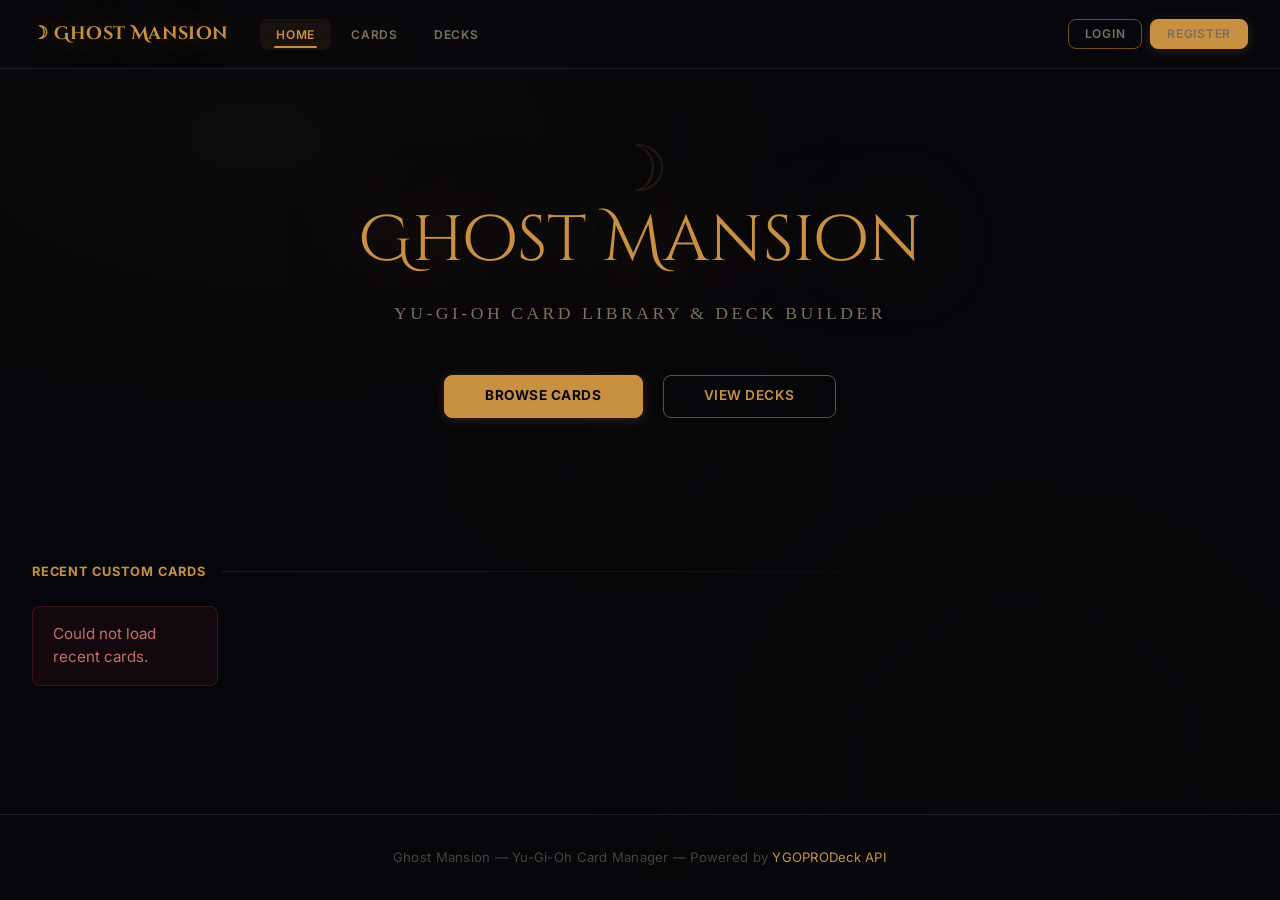
==== commit b32e7a21: "CSS - navbar responsiveness fix, Index - remove feature cards" ====
--- a/index.html
+++ b/index.html
@@ -20,29 +20,7 @@
       </div>
     </section>
 
-    <div class="features">
-      <div class="feature-card">
-        <div class="feature-icon">🂠</div>
-        <div class="feature-title">Card Library</div>
-        <div class="feature-desc">Browse thousands of Yu-Gi-Oh cards from the YGOPRODeck API and create your own custom cards.</div>
-      </div>
-      <div class="feature-card">
-        <div class="feature-icon">⚔️</div>
-        <div class="feature-title">Deck Builder</div>
-        <div class="feature-desc">Build and save decks with both official and custom cards. Import via YDK format.</div>
-      </div>
-      <div class="feature-card">
-        <div class="feature-icon">🏰</div>
-        <div class="feature-title">Community</div>
-        <div class="feature-desc">Share your cards and decks with other duelists. Browse other players' collections.</div>
-      </div>
-      <div class="feature-card">
-        <div class="feature-icon">🔍</div>
-        <div class="feature-title">Advanced Search</div>
-        <div class="feature-desc">Filter by type, attribute, race, ATK, DEF, archetype and more to find exactly what you need.</div>
-      </div>
-    </div>
-
+    
     <div class="recent-section">
       <div class="section-header">
         <span class="section-title">Recent Custom Cards</span>
--- a/css/main.css
+++ b/css/main.css
@@ -583,6 +583,168 @@
 .results-count { font-size: 0.85rem; color: var(--text-dim); margin-bottom: 0.85rem; }
 .toggle-mine { margin-bottom: 1.25rem; display: flex; gap: 0.85rem; flex-wrap: wrap; }
 
+
+/* ─── Extra Deck Section — New for deck editor ──────────────────────── */
+.deck-section {
+  margin-bottom: 1.5rem;
+}
+.deck-section-header {
+  display: flex;
+  align-items: center;
+  justify-content: space-between;
+  gap: 1rem;
+  margin-bottom: 0.75rem;
+  padding: 0.5rem 0;
+  border-bottom: 1px solid var(--border);
+}
+.deck-section-title {
+  font-family: 'Inter', system-ui, sans-serif;
+  font-size: 0.75rem;
+  font-weight: 700;
+  color: var(--gold);
+  letter-spacing: 0.08em;
+  text-transform: uppercase;
+  display: flex;
+  align-items: center;
+  gap: 0.5rem;
+}
+.deck-section-count {
+  font-size: 0.7rem;
+  color: var(--text-muted);
+  font-weight: 500;
+}
+.deck-sort-btn {
+  background: transparent;
+  border: 1px solid var(--border);
+  color: var(--text-dim);
+  padding: 0.3rem 0.7rem;
+  border-radius: var(--radius);
+  font-family: 'Inter', system-ui, sans-serif;
+  font-size: 0.7rem;
+  font-weight: 600;
+  cursor: pointer;
+  transition: all var(--transition-fast);
+  display: inline-flex;
+  align-items: center;
+  gap: 0.35rem;
+}
+.deck-sort-btn:hover {
+  border-color: var(--gold-dim);
+  color: var(--gold);
+  background: var(--gold-subtle);
+}
+.deck-sort-btn.active {
+  border-color: var(--gold-dim);
+  color: var(--gold);
+  background: var(--gold-subtle);
+}
+
+/* Extra deck cards have a subtle purple/blue tint border */
+.deck-slot.extra-deck img {
+  border: 1px solid rgba(138, 90, 200, 0.3);
+}
+.deck-slot.extra-deck:hover img {
+  border-color: rgba(138, 90, 200, 0.6);
+  box-shadow: 0 0 20px rgba(138, 90, 200, 0.15);
+}
+
+/* ─── Extra Deck Types (from YGOPRODeck API) ────────────────────────── */
+/* Fusion, Synchro, XYZ, Link monsters go to Extra Deck */
+/* All other types (Normal, Effect, Ritual, Spell, Trap) go to Main Deck */
+
+
+/* ─── Deck slot image wrap ─────────────────────────────────────────── */
+.deck-slot-img-wrap {
+  cursor: pointer;
+  transition: all var(--transition-fast);
+  border-radius: var(--radius);
+  overflow: hidden;
+  display: block;
+}
+.deck-slot-img-wrap:hover {
+  box-shadow: 0 4px 16px rgba(0, 0, 0, 0.5);
+}
+.deck-slot-img-wrap img {
+  transition: transform var(--transition-base);
+  display: block;
+}
+.deck-slot-img-wrap:hover img {
+  transform: scale(1.03);
+}
+
+
+/* ─── Navbar Auth — Avatar & Responsive ─────────────────────────────── */
+.nav-auth {
+  display: flex;
+  align-items: center;
+  gap: 0.5rem;
+  flex-wrap: wrap;
+}
+
+.nav-user {
+  display: inline-flex;
+  align-items: center;
+  gap: 0.5rem;
+  font-family: 'Inter', system-ui, sans-serif;
+  font-size: 0.78rem;
+  font-weight: 600;
+  color: var(--gold);
+  letter-spacing: 0.02em;
+  padding: 0.3rem 0.7rem;
+  background: var(--gold-subtle);
+  border-radius: var(--radius);
+  border: 1px solid var(--gold-dim);
+  text-decoration: none;
+  transition: all var(--transition-fast);
+  white-space: nowrap;
+}
+.nav-user:hover {
+  background: rgba(200, 144, 64, 0.12);
+  border-color: var(--gold);
+  color: var(--gold-light);
+}
+
+.nav-avatar {
+  width: 26px;
+  height: 26px;
+  border-radius: 50%;
+  object-fit: cover;
+  border: 1.5px solid var(--gold-dim);
+  flex-shrink: 0;
+}
+
+.nav-avatar-placeholder {
+  width: 26px;
+  height: 26px;
+  border-radius: 50%;
+  background: linear-gradient(135deg, var(--gold-dim), var(--bronze));
+  color: #080810;
+  font-size: 0.75rem;
+  font-weight: 700;
+  display: inline-flex;
+  align-items: center;
+  justify-content: center;
+  flex-shrink: 0;
+  border: 1.5px solid var(--gold-dim);
+}
+
+/* Hide username on medium-width to save space, keep avatar */
+@media (max-width: 1100px) {
+  .nav-username {
+    display: none;
+  }
+}
+
+/* At smaller widths, collapse auth buttons into hamburger menu */
+@media (max-width: 900px) {
+  .nav-auth .btn {
+    padding: 0.35rem 0.6rem;
+    font-size: 0.68rem;
+  }
+}
+
+
+
 /* ─── Responsive ────────────────────────────────────────────────────── */
 @media (max-width: 900px) {
   .deck-editor { grid-template-columns: 1fr; }
@@ -590,6 +752,46 @@
   .card-detail { grid-template-columns: 220px 1fr; gap: 1.5rem; }
   .new-card-layout { grid-template-columns: 1fr; }
   .card-preview { position: static; max-width: 300px; margin: 0 auto; }
+}
+
+
+
+/* ─── New Card/Deck links responsive ────────────────────────────────── */
+@media (max-width: 1050px) {
+  .nav-links li a[href*="new"] {
+    display: none;
+  }
+  .nav-links.open li a[href*="new"] {
+    display: block;
+  }
+}
+
+/* ─── Navbar responsive auth collapse ─────────────────────────────────── */
+@media (max-width: 820px) {
+  .nav-auth {
+    display: none;
+  }
+  .nav-links.open .nav-auth {
+    display: flex;
+    flex-direction: column;
+    align-items: flex-start;
+    gap: 0.4rem;
+    width: 100%;
+    padding: 0.5rem 0;
+    border-top: 1px solid var(--border);
+    margin-top: 0.5rem;
+  }
+  .nav-links.open .nav-auth .nav-user {
+    width: 100%;
+    justify-content: flex-start;
+  }
+  .nav-links.open .nav-auth .btn {
+    width: 100%;
+    justify-content: center;
+  }
+  .nav-links.open .nav-auth .nav-username {
+    display: inline;
+  }
 }
 
 @media (max-width: 640px) {
